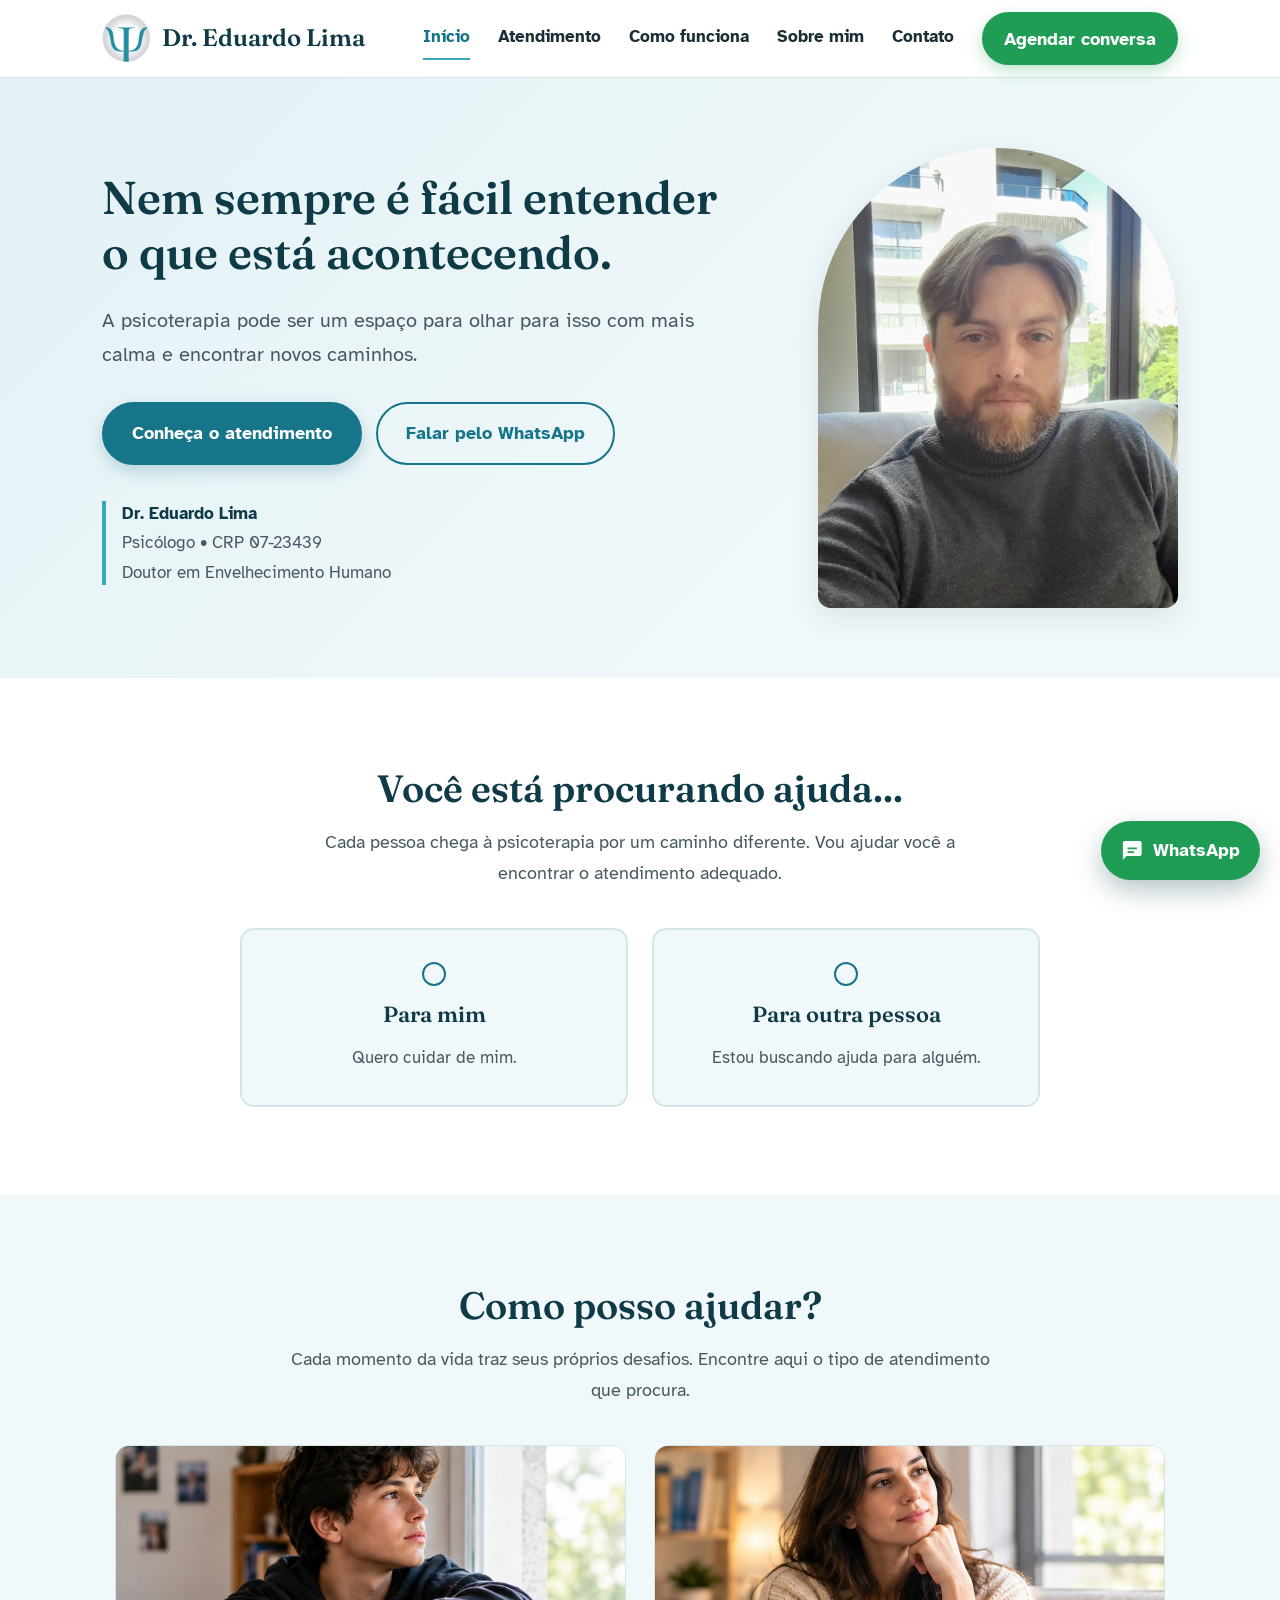
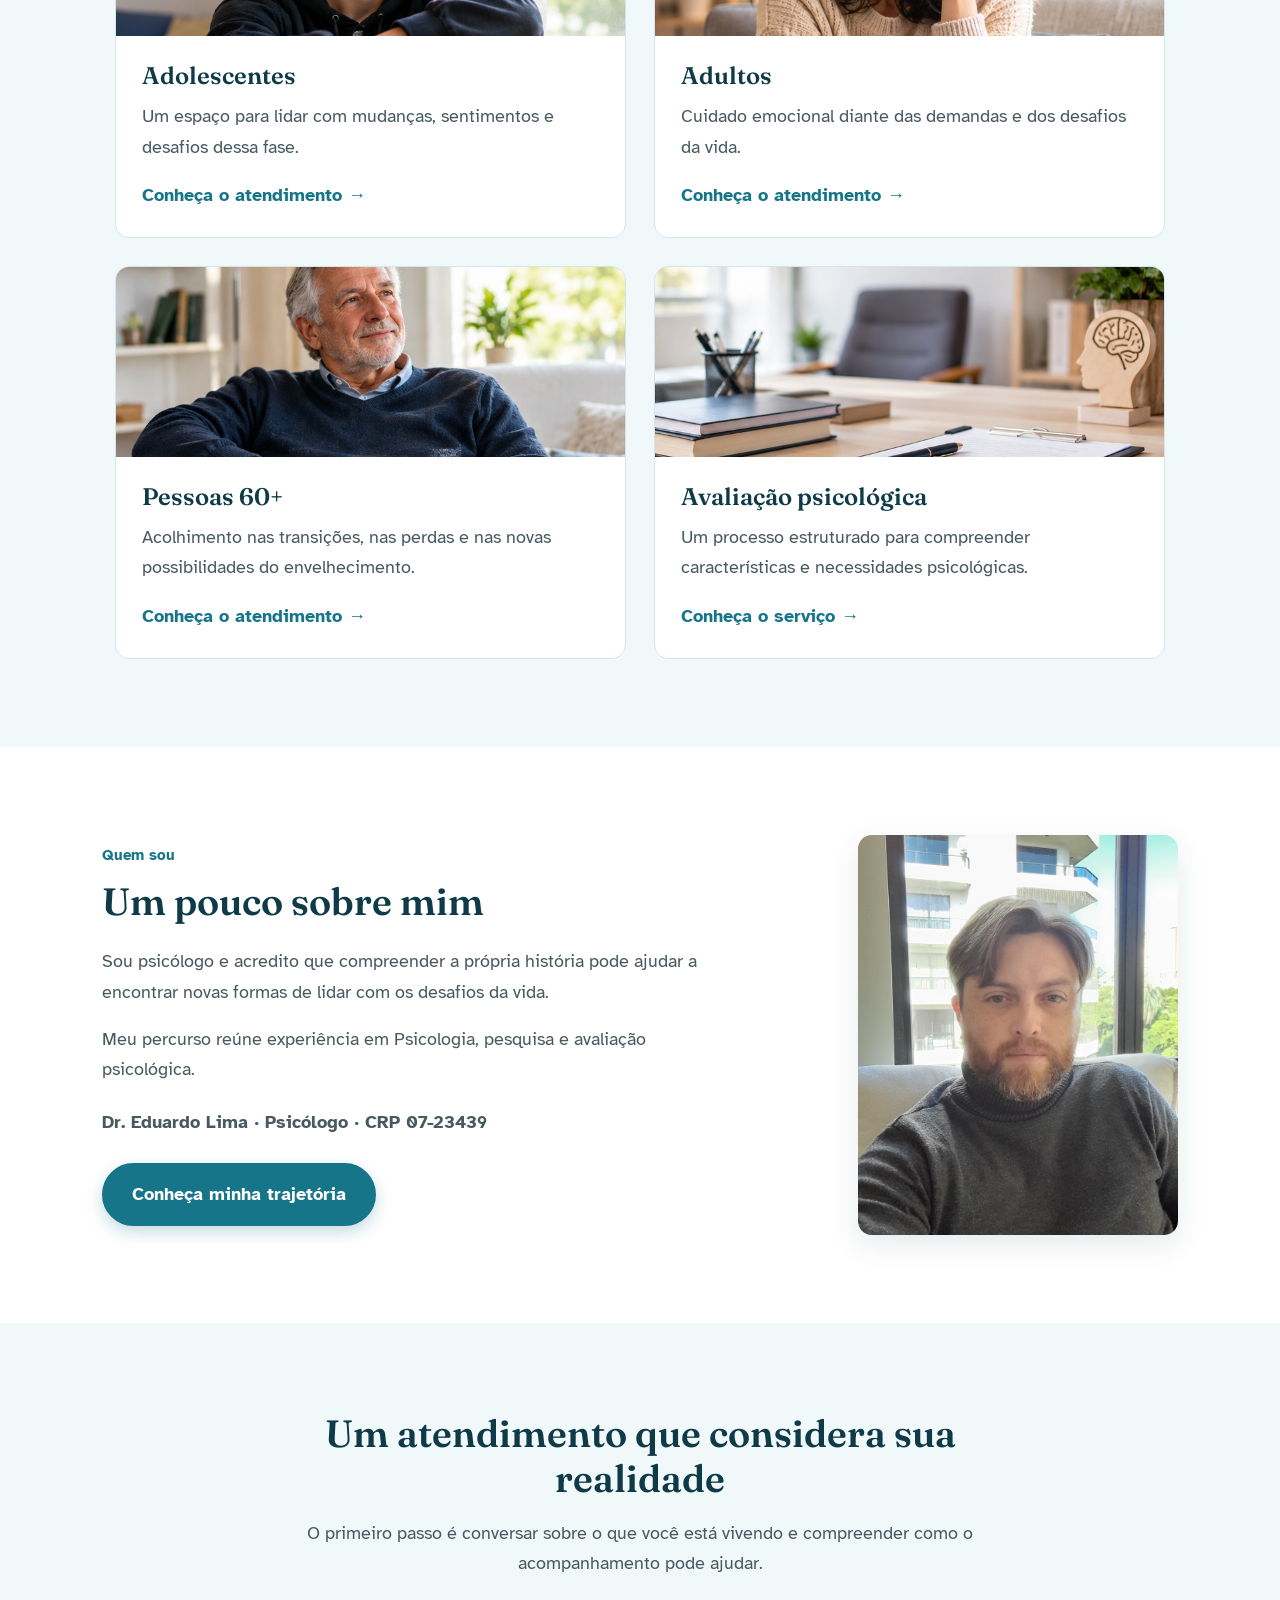
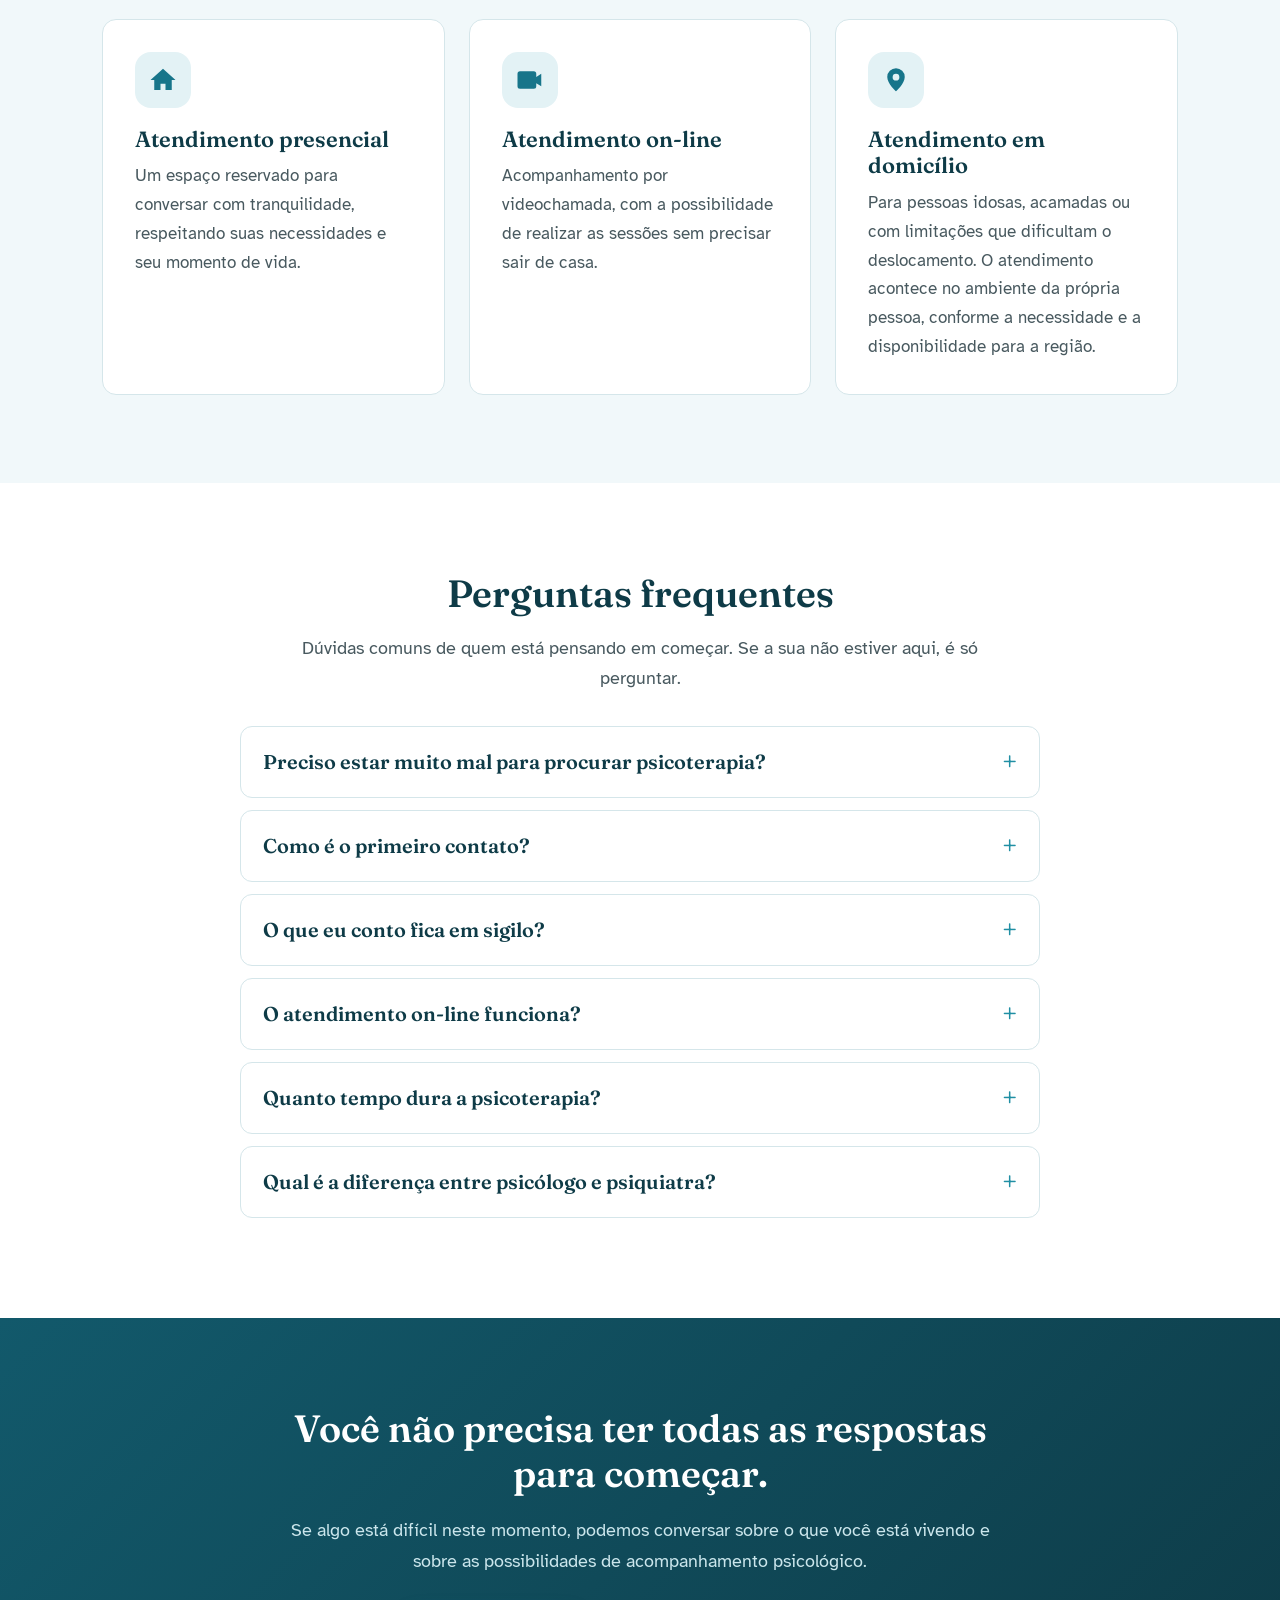
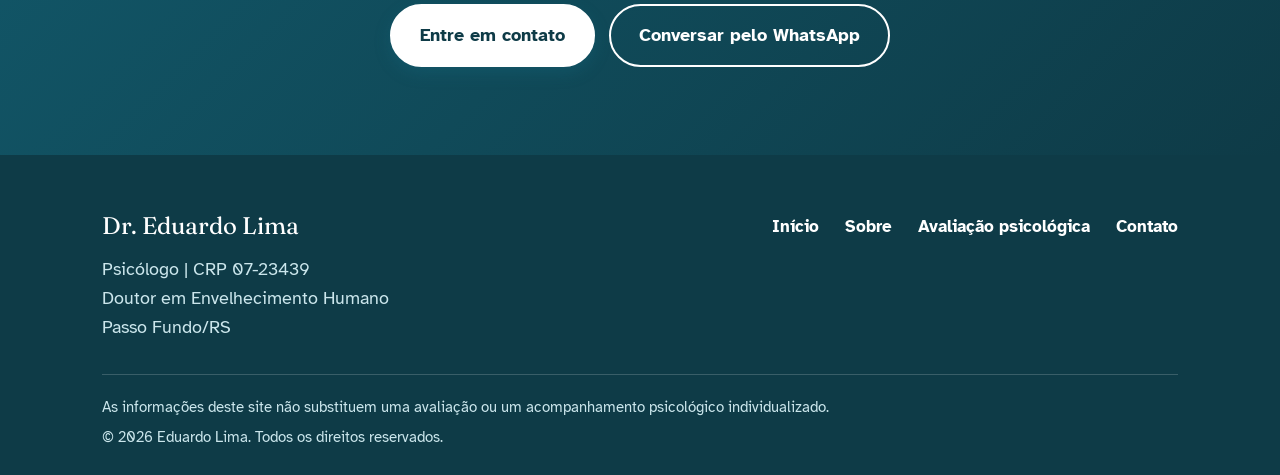
==== index.html @ 5c6237f6 "Add files via upload" ====
<!DOCTYPE html>
<html lang="pt-BR">
<head>
    <meta charset="UTF-8">
    <meta name="viewport" content="width=device-width, initial-scale=1.0">

    <title>Eduardo Lima | Psicólogo</title>
    <meta name="description" content="Psicólogo em Passo Fundo/RS. Atendimento a adolescentes, adultos e pessoas 60+, presencial, on-line e em domicílio.">
    <meta name="theme-color" content="#17758a">
    <link rel="icon" type="image/png" href="img/simbolo.png">

    <link rel="preconnect" href="https://fonts.googleapis.com">
    <link rel="preconnect" href="https://fonts.gstatic.com" crossorigin>
    <link href="https://fonts.googleapis.com/css2?family=Atkinson+Hyperlegible:wght@400;700&family=Fraunces:wght@500;600&display=swap" rel="stylesheet">
    <link rel="stylesheet" href="css/style.css">
</head>

<body>
    <a href="#principal" class="pular-conteudo">Pular para o conteúdo</a>

    <header>
        <a href="index.html" class="marca"><img src="img/simbolo.png" alt="" class="marca-simbolo" width="48" height="48">Dr. Eduardo Lima</a>

        <nav aria-label="Navegação principal">
            <a href="index.html" aria-current="page">Início</a>
            <a href="#atendimento">Atendimento</a>
            <a href="#como-funciona">Como funciona</a>
            <a href="#sobre">Sobre mim</a>
            <a href="pages/contato.html">Contato</a>
            <a href="#" class="botao botao--zap" data-whatsapp>Agendar conversa</a>
        </nav>
    </header>

    <main id="principal">

        <section class="hero">
            <div class="hero-text">
                <h1>Nem sempre é fácil entender o que está acontecendo.</h1>

                <p>
                    A psicoterapia pode ser um espaço para olhar para isso
                    com mais calma e encontrar novos caminhos.
                </p>

                <div class="botoes">
                    <a href="#atendimento" class="botao">Conheça o atendimento</a>
                    <a href="#" class="botao botao--secundario" data-whatsapp>Falar pelo WhatsApp</a>
                </div>

                <div class="credenciais">
                    <strong>Dr. Eduardo Lima</strong>
                    <span>Psicólogo • CRP 07-23439</span>
                    <span>Doutor em Envelhecimento Humano</span>
                </div>
            </div>

            <div class="hero-image">
                <img src="img/eduardo.jpg" alt="Eduardo Lima, psicólogo" width="360" height="460">
            </div>
        </section>

        <section class="escolha-publico" data-revelar>
            <div class="escolha-texto">
                <h2>Você está procurando ajuda...</h2>
                <p>
                    Cada pessoa chega à psicoterapia por um caminho diferente.
                    Vou ajudar você a encontrar o atendimento adequado.
                </p>
            </div>

            <div class="opcoes-publico">
                <button class="cartao-publico" id="para-mim" type="button" aria-pressed="false">
                    <span class="icone-publico">○</span>
                    <span class="titulo-cartao">Para mim</span>
                    <span class="descricao-cartao">Quero cuidar de mim.</span>
                </button>

                <button class="cartao-publico" id="para-outra-pessoa" type="button" aria-pressed="false">
                    <span class="icone-publico">○</span>
                    <span class="titulo-cartao">Para outra pessoa</span>
                    <span class="descricao-cartao">Estou buscando ajuda para alguém.</span>
                </button>
            </div>

            <div id="mensagem-publico" class="mensagem-publico" hidden aria-live="polite">
                <h3 id="titulo-publico"></h3>
                <p id="texto-publico"></p>
                <div class="botoes">
                    <a href="#atendimento" class="botao">Conhecer o atendimento</a>
                </div>
            </div>
        </section>

        <section class="servicos" id="atendimento">
            <div class="servicos-intro" data-revelar>
                <h2>Como posso ajudar?</h2>
                <p>
                    Cada momento da vida traz seus próprios desafios.
                    Encontre aqui o tipo de atendimento que procura.
                </p>
            </div>

            <div class="grade-servicos" data-revelar>
                <a href="pages/adolescentes.html" class="cartao-servico">
                    <div class="imagem-servico imagem-adolescentes"></div>
                    <div class="conteudo-servico">
                        <h3>Adolescentes</h3>
                        <p>Um espaço para lidar com mudanças, sentimentos e desafios dessa fase.</p>
                        <span>Conheça o atendimento →</span>
                    </div>
                </a>

                <a href="pages/adultos.html" class="cartao-servico">
                    <div class="imagem-servico imagem-adultos"></div>
                    <div class="conteudo-servico">
                        <h3>Adultos</h3>
                        <p>Cuidado emocional diante das demandas e dos desafios da vida.</p>
                        <span>Conheça o atendimento →</span>
                    </div>
                </a>

                <a href="pages/60mais.html" class="cartao-servico">
                    <div class="imagem-servico imagem-60mais"></div>
                    <div class="conteudo-servico">
                        <h3>Pessoas 60+</h3>
                        <p>Acolhimento nas transições, nas perdas e nas novas possibilidades do envelhecimento.</p>
                        <span>Conheça o atendimento →</span>
                    </div>
                </a>

                <a href="pages/avaliacao.html" class="cartao-servico">
                    <div class="imagem-servico imagem-avaliacao"></div>
                    <div class="conteudo-servico">
                        <h3>Avaliação psicológica</h3>
                        <p>Um processo estruturado para compreender características e necessidades psicológicas.</p>
                        <span>Conheça o serviço →</span>
                    </div>
                </a>
            </div>
        </section>

        <section class="sobre-resumo" id="sobre" data-revelar>
            <div class="sobre-conteudo">
                <p class="sobre-etiqueta">Quem sou</p>
                <h2>Um pouco sobre mim</h2>

                <p>
                    Sou psicólogo e acredito que compreender a própria
                    história pode ajudar a encontrar novas formas de
                    lidar com os desafios da vida.
                </p>
                <p>
                    Meu percurso reúne experiência em Psicologia,
                    pesquisa e avaliação psicológica.
                </p>
                <p class="sobre-credencial">Dr. Eduardo Lima · Psicólogo · CRP 07-23439</p>

                <a href="pages/sobre.html" class="botao botao-sobre">Conheça minha trajetória</a>
            </div>

            <div class="sobre-foto">
                <img src="img/eduardo.jpg" alt="Eduardo Lima, psicólogo" width="320" height="400" loading="lazy">
            </div>
        </section>

        <section class="modalidades" id="como-funciona">
            <div class="modalidades-intro" data-revelar>
                <h2>Um atendimento que considera sua realidade</h2>
                <p>
                    O primeiro passo é conversar sobre o que você está
                    vivendo e compreender como o acompanhamento pode ajudar.
                </p>
            </div>

            <div class="grade-modalidades" data-revelar>
                <article class="cartao-modalidade">
                    <div class="icone-modalidade">
                        <svg class="icone" viewBox="0 0 24 24" aria-hidden="true"><path d="M12 3 2 12h3v8h5v-5h4v5h5v-8h3z"/></svg>
                    </div>
                    <h3>Atendimento presencial</h3>
                    <p>Um espaço reservado para conversar com tranquilidade, respeitando suas necessidades e seu momento de vida.</p>
                </article>

                <article class="cartao-modalidade">
                    <div class="icone-modalidade">
                        <svg class="icone" viewBox="0 0 24 24" aria-hidden="true"><path d="M4 5h11a2 2 0 0 1 2 2v2.5l4-2.5v10l-4-2.5V17a2 2 0 0 1-2 2H4a2 2 0 0 1-2-2V7a2 2 0 0 1 2-2z"/></svg>
                    </div>
                    <h3>Atendimento on-line</h3>
                    <p>Acompanhamento por videochamada, com a possibilidade de realizar as sessões sem precisar sair de casa.</p>
                </article>

                <article class="cartao-modalidade">
                    <div class="icone-modalidade">
                        <svg class="icone" viewBox="0 0 24 24" aria-hidden="true"><path d="M12 21s-7-6.2-7-11.5A7 7 0 0 1 19 9.500C19 14.800 12 21 12 21zm0-14a2.700 2.700 0 1 0 0 5.400A2.700 2.700 0 0 0 12 7z"/></svg>
                    </div>
                    <h3>Atendimento em domicílio</h3>
                    <p>Para pessoas idosas, acamadas ou com limitações que dificultam o deslocamento. O atendimento acontece no ambiente da própria pessoa, conforme a necessidade e a disponibilidade para a região.</p>
                </article>
            </div>
        </section>

        <section class="escolha-publico" id="perguntas" data-revelar>
            <div class="escolha-texto">
                <h2>Perguntas frequentes</h2>
                <p>Dúvidas comuns de quem está pensando em começar. Se a sua não estiver aqui, é só perguntar.</p>
            </div>

            <div class="faq">
                <details>
                    <summary>Preciso estar muito mal para procurar psicoterapia?</summary>
                    <p>Não. Muitas pessoas procuram um espaço para conversar, entender melhor o que sentem ou atravessar uma mudança, mesmo sem estar em crise. Você não precisa de um diagnóstico nem saber explicar o que está acontecendo para começar a conversar.</p>
                </details>
                <details>
                    <summary>Como é o primeiro contato?</summary>
                    <p>O primeiro contato serve para orientações gerais e para esclarecer dúvidas sobre o atendimento. É o momento de perguntar, entender como funciona e ver se faz sentido seguir. Respondo em até 1 dia útil.</p>
                </details>
                <details>
                    <summary>O que eu conto fica em sigilo?</summary>
                    <p>O sigilo é um dever do psicólogo, previsto no Código de Ética Profissional. As situações em que ele pode ser limitado são excepcionais e previstas em lei e no código, e esses cuidados podem ser esclarecidos antes de você começar.</p>
                </details>
                <details>
                    <summary>O atendimento on-line funciona?</summary>
                    <p>O atendimento psicológico on-line é uma modalidade reconhecida e regulamentada pelo Conselho Federal de Psicologia. Para muitas pessoas, ele facilita a rotina. Conversamos antes para ver se faz sentido para a sua situação.</p>
                </details>
                <details>
                    <summary>Quanto tempo dura a psicoterapia?</summary>
                    <p>Não há um prazo único. A duração depende do que você busca e do seu ritmo, e é conversada ao longo do processo.</p>
                </details>
                <details>
                    <summary>Qual é a diferença entre psicólogo e psiquiatra?</summary>
                    <p>O psicólogo trabalha com a escuta e o acompanhamento psicológico e não prescreve medicamentos. O psiquiatra é médico e pode prescrevê-los. Em alguns casos, o cuidado em conjunto com outros profissionais de saúde é importante, e isso é conversado com você.</p>
                </details>
            </div>
        </section>

        <section class="convite-contato" id="contato" data-revelar>
            <div class="conteudo-convite">
                <h2>Você não precisa ter todas as respostas para começar.</h2>
                <p>
                    Se algo está difícil neste momento, podemos conversar
                    sobre o que você está vivendo e sobre as possibilidades
                    de acompanhamento psicológico.
                </p>
                <div class="botoes">
                    <a href="pages/contato.html" class="botao-contato">Entre em contato</a>
                    <a href="#" class="botao botao--secundario" data-whatsapp>Conversar pelo WhatsApp</a>
                </div>
            </div>
        </section>

    </main>

    <footer class="rodape">
        <div class="conteudo-rodape">
            <div class="identificacao-rodape">
                <p class="nome-rodape">Dr. Eduardo Lima</p>
                <p>Psicólogo | CRP 07-23439</p>
                <p>Doutor em Envelhecimento Humano</p>
                <p>Passo Fundo/RS</p>
            </div>

            <nav class="links-rodape" aria-label="Navegação do rodapé">
                <a href="index.html">Início</a>
                <a href="pages/sobre.html">Sobre</a>
                <a href="pages/avaliacao.html">Avaliação psicológica</a>
                <a href="pages/contato.html">Contato</a>
            </nav>
        </div>

        <div class="direitos-rodape">
            <p>As informações deste site não substituem uma avaliação ou um acompanhamento psicológico individualizado.</p>
            <p>&copy; 2026 Eduardo Lima. Todos os direitos reservados.</p>
        </div>
    </footer>

<script src="js/script.js"></script>
</body>
</html>
---- css/style.css ----
/* ===== Variáveis (para trocar a paleta, mexa só aqui) ===== */
:root {
    --azul-900: #0e3b47;
    --azul-800: #12596b;
    --azul-700: #17758a;
    --azul-600: #208fa4;
    --azul-500: #3aa6bb;
    --azul-200: #cbe6ec;
    --azul-100: #e3f2f5;
    --azul-50: #f1f8fa;
    --acento: #f0b95a;          /* toque quente, usado só no WhatsApp/destaques */
    --verde-zap: #1f9d55;
    --texto: #1b2e35;
    --texto-suave: #48595f;
    --branco: #ffffff;
    --borda: #d5e6ea;
    --raio: 14px;
    --sombra: 0 10px 30px rgba(14, 59, 71, .10);
    --fonte-titulo: "Fraunces", Georgia, "Times New Roman", serif;
    --fonte-texto: "Atkinson Hyperlegible", "Segoe UI", Arial, sans-serif;
    --altura-header: 76px;
}

/* ===== Base ===== */
* { margin: 0; padding: 0; box-sizing: border-box; }
html { scroll-behavior: smooth; scroll-padding-top: calc(var(--altura-header) + 12px); }
body {
    font-family: var(--fonte-texto);
    font-size: 18px;
    line-height: 1.7;
    color: var(--texto);
    background: var(--azul-50);
}
img { max-width: 100%; }
h1, h2, h3 { font-family: var(--fonte-titulo); color: var(--azul-900); line-height: 1.2; font-weight: 600; }
a { color: var(--azul-700); }
:focus-visible { outline: 3px solid var(--azul-500); outline-offset: 3px; border-radius: 4px; }

.pular-conteudo {
    position: absolute; left: 12px; top: -60px; z-index: 100;
    background: var(--azul-900); color: #fff; padding: 10px 16px; border-radius: 8px;
}
.pular-conteudo:focus { top: 12px; }

/* ===== Cabeçalho fixo ===== */
header {
    position: sticky; top: 0; z-index: 50;
    display: flex; justify-content: space-between; align-items: center;
    min-height: var(--altura-header);
    padding: 12px 8%;
    background: rgba(255, 255, 255, .94);
    backdrop-filter: blur(8px);
    border-bottom: 1px solid var(--borda);
    transition: box-shadow .25s;
}
header.rolou { box-shadow: 0 6px 24px rgba(14, 59, 71, .12); }
header h1, .marca {
    font-family: var(--fonte-titulo);
    font-size: 24px; font-weight: 600; color: var(--azul-900);
    text-decoration: none;
}
nav { display: flex; align-items: center; gap: 28px; }
nav a {
    color: var(--texto); text-decoration: none; font-weight: 600; font-size: 17px;
    padding: 6px 0; border-bottom: 2px solid transparent; transition: color .2s, border-color .2s;
}
nav a:hover, nav a[aria-current="page"] { color: var(--azul-700); border-bottom-color: var(--azul-500); }
header nav a.botao { color: #fff; border-bottom: 0; padding: 10px 20px; }
.menu-toggle {
    display: none; background: none; border: 2px solid var(--azul-700); color: var(--azul-700);
    border-radius: 10px; padding: 8px 14px; font: inherit; font-weight: 700; cursor: pointer;
}

/* ===== Botões ===== */
.botao, .botao-contato {
    display: inline-flex; align-items: center; justify-content: center; gap: 10px;
    padding: 14px 28px; border: 2px solid var(--azul-700); border-radius: 999px;
    background: var(--azul-700); color: #fff;
    font: inherit; font-weight: 700; text-decoration: none; cursor: pointer;
    box-shadow: 0 6px 16px rgba(23, 117, 138, .25);
    transition: transform .2s, box-shadow .2s, background .2s;
}
.botao:hover, .botao-contato:hover {
    background: var(--azul-800); border-color: var(--azul-800);
    transform: translateY(-2px); box-shadow: 0 10px 22px rgba(23, 117, 138, .32);
}
.botao:active, .botao-contato:active { transform: translateY(0); box-shadow: 0 3px 8px rgba(23, 117, 138, .3); }
.botao--secundario { background: transparent; color: var(--azul-700); box-shadow: none; }
.botao--secundario:hover { background: var(--azul-100); color: var(--azul-800); box-shadow: none; }
.botao--zap { background: var(--verde-zap); border-color: var(--verde-zap); box-shadow: 0 6px 16px rgba(31, 157, 85, .28); }
.botao--zap:hover { background: #17874a; border-color: #17874a; }
.botoes { display: flex; flex-wrap: wrap; gap: 14px; }
.icone { width: 1.25em; height: 1.25em; flex: none; fill: currentColor; }

/* ===== Hero ===== */
.hero {
    display: flex; align-items: center; justify-content: space-between; gap: 64px;
    min-height: 600px; padding: 64px 8%;
    background: linear-gradient(135deg, var(--azul-100) 0%, var(--azul-50) 70%);
}
.hero-text { flex: 1; max-width: 620px; }
.hero h1, .hero h2 { font-size: clamp(34px, 3.6vw, 54px); margin-bottom: 24px; }
.hero p { font-size: 20px; margin-bottom: 30px; color: var(--texto-suave); }
.hero-image { flex: 0 0 360px; }
.hero-image img {
    display: block; width: 360px; height: 460px; object-fit: cover; border-radius: 200px 200px var(--raio) var(--raio);
    box-shadow: var(--sombra);
    transform: translateY(var(--py, 0px));
    will-change: transform;
}
.credenciais { display: flex; flex-direction: column; gap: 4px; margin-top: 36px; padding-left: 16px; border-left: 4px solid var(--azul-500); color: var(--texto-suave); font-size: 17px; line-height: 1.5; }
.credenciais strong { color: var(--azul-900); }

/* ===== Seções ===== */
.escolha-publico, .servicos, .modalidades, .publicos-especificos, .sobre-resumo { padding: 88px 8%; }
.escolha-publico { background: var(--branco); text-align: center; }
.servicos, .modalidades { background: var(--azul-50); }
.publicos-especificos { background: var(--azul-100); }
.escolha-texto, .servicos-intro, .modalidades-intro, .titulo-secao { max-width: 700px; margin: 0 auto 40px; text-align: center; }
.escolha-texto h2, .servicos-intro h2, .modalidades-intro h2, .titulo-secao h2 { font-size: clamp(28px, 3vw, 38px); margin-bottom: 16px; }
.escolha-texto p, .servicos-intro p, .modalidades-intro p, .titulo-secao p { color: var(--texto-suave); }
.escolha-texto p + p { margin-top: 14px; }
.escolha-publico:not(:has(.opcoes-publico)) .escolha-texto { margin-bottom: 0; }

/* FAQ e textos longos (substitui regras por #id) */
#faq-avaliacao .escolha-texto { max-width: 800px; text-align: left; }
#faq-avaliacao h2 { text-align: center; margin-bottom: 28px; }
#faq-avaliacao h3 { font-size: 21px; margin: 28px 0 8px; }

/* ===== Escolha "Para mim / Para outra pessoa" ===== */
.opcoes-publico { display: flex; justify-content: center; gap: 24px; max-width: 800px; margin: 0 auto; }
.cartao-publico {
    flex: 1; display: flex; flex-direction: column; align-items: center; gap: 10px;
    padding: 32px 24px; border: 2px solid var(--borda); border-radius: var(--raio);
    background: var(--azul-50); color: var(--texto); font: inherit; cursor: pointer;
    transition: border-color .2s, transform .2s, background .2s, box-shadow .2s;
}
.cartao-publico:hover { border-color: var(--azul-500); transform: translateY(-3px); }
.cartao-publico.selecionado { border-color: var(--azul-700); background: var(--azul-100); box-shadow: var(--sombra); transform: translateY(-3px); }
.icone-publico {
    display: inline-flex; width: 24px; height: 24px; border: 2px solid var(--azul-700); border-radius: 50%; font-size: 0; flex: none;
}
.cartao-publico.selecionado .icone-publico { background: radial-gradient(circle, var(--azul-700) 0 5px, transparent 5.5px); }
.titulo-cartao { font-family: var(--fonte-titulo); font-size: 22px; font-weight: 600; color: var(--azul-900); }
.descricao-cartao { color: var(--texto-suave); font-size: 17px; }

.mensagem-publico {
    max-width: 760px; margin: 32px auto 0; padding: 32px; text-align: center;
    background: var(--azul-900); color: #fff; border-radius: var(--raio); box-shadow: var(--sombra);
    animation: entrada-mensagem .45s ease-out;
}
.mensagem-publico[hidden] { display: none; }
.mensagem-publico h3 { color: #fff; font-size: 26px; margin-bottom: 12px; }
.mensagem-publico p { max-width: 600px; margin: 0 auto 24px; color: var(--azul-200); }
.mensagem-publico .botoes { justify-content: center; }
.mensagem-publico .botao { background: #fff; color: var(--azul-900); border-color: #fff; }
.mensagem-publico .botao--secundario { background: transparent; color: #fff; border-color: #fff; }
@keyframes entrada-mensagem { from { opacity: 0; transform: translateY(14px); } to { opacity: 1; transform: none; } }

/* ===== Cartões de serviço / temas ===== */
.grade-servicos { display: grid; grid-template-columns: repeat(2, minmax(0, 1fr)); gap: 28px; max-width: 1050px; margin: 0 auto; }
.cartao-servico {
    display: flex; flex-direction: column; overflow: hidden;
    background: var(--branco); border: 1px solid var(--borda); border-radius: var(--raio);
    color: var(--texto); text-decoration: none;
    transition: transform .25s, box-shadow .25s;
}
article.cartao-servico:not(:has(.conteudo-servico)) { padding: 28px; border-top: 4px solid var(--azul-500); }
article.cartao-servico h3 { font-size: 22px; margin-bottom: 10px; }
article.cartao-servico p { color: var(--texto-suave); }
a.cartao-servico:hover { transform: translateY(-5px); box-shadow: var(--sombra); }
.imagem-servico { height: 190px; background: var(--azul-200) center / cover no-repeat; }
.imagem-adolescentes { background-image: url("../img/atendimento-adolescentes.jpg"); background-position: center 35%; }
.imagem-adultos { background-image: url("../img/atendimento-adultos.jpg"); background-position: center 35%; }
.imagem-60mais { background-image: url("../img/atendimento-60mais.jpg"); background-position: center 30%; }
.imagem-avaliacao { background-image: url("../img/atendimento-avaliacao.jpg"); }
.imagem-homens { background-image: url("../img/atendimento-homens.jpg"); background-position: center 15%; }
.imagem-mulheres { background-image: url("../img/atendimento-mulheres.jpg"); background-position: center 15%; }
.conteudo-servico { display: flex; flex-direction: column; flex: 1; padding: 26px; }
.conteudo-servico h3 { font-size: 24px; margin-bottom: 10px; }
.conteudo-servico p { color: var(--texto-suave); margin-bottom: 18px; }
.conteudo-servico > span { margin-top: auto; font-weight: 700; color: var(--azul-700); }
.conteudo-servico .botao { align-self: flex-start; margin-top: auto; background: transparent; color: var(--azul-700); box-shadow: none; }
.conteudo-servico .botao:hover { background: var(--azul-100); }

/* ===== Sobre ===== */
.sobre-resumo { display: flex; align-items: center; justify-content: space-between; gap: 64px; background: var(--branco); }
.sobre-conteudo { flex: 1; max-width: 640px; }
.sobre-etiqueta { font-size: 15px; font-weight: 700; color: var(--azul-700); margin-bottom: 10px; }
.sobre-conteudo h2 { font-size: clamp(28px, 3vw, 38px); margin-bottom: 22px; }
.sobre-conteudo > p:not(.sobre-etiqueta) { color: var(--texto-suave); margin-bottom: 16px; }
.sobre-conteudo .sobre-credencial { color: var(--azul-900); font-weight: 700; margin-top: 22px; }
.botao-sobre { margin-top: 10px; }
.sobre-foto { flex: 0 0 320px; }
.sobre-foto img { display: block; width: 100%; height: 400px; object-fit: cover; border-radius: var(--raio); box-shadow: var(--sombra); }

/* ===== Modalidades ===== */
.grade-modalidades { display: grid; grid-template-columns: repeat(3, minmax(0, 1fr)); gap: 24px; max-width: 1100px; margin: 0 auto; }
.cartao-modalidade { padding: 32px; background: var(--branco); border: 1px solid var(--borda); border-radius: var(--raio); }
.icone-modalidade { display: grid; place-items: center; width: 56px; height: 56px; margin-bottom: 18px; border-radius: 16px; background: var(--azul-100); color: var(--azul-700); }
.icone-modalidade .icone { width: 30px; height: 30px; }
.cartao-modalidade h3 { font-size: 22px; margin-bottom: 10px; }
.cartao-modalidade p { color: var(--texto-suave); font-size: 17px; }

/* ===== Convite final ===== */
.convite-contato { padding: 88px 8%; text-align: center; background: linear-gradient(135deg, var(--azul-800), var(--azul-900)); }
.conteudo-convite { max-width: 720px; margin: 0 auto; }
.conteudo-convite h2 { color: #fff; font-size: clamp(28px, 3vw, 38px); margin-bottom: 18px; }
.conteudo-convite p { color: var(--azul-200); margin-bottom: 28px; }
.convite-contato .botao, .convite-contato .botao-contato { background: #fff; color: var(--azul-900); border-color: #fff; }
.convite-contato .botao:hover, .convite-contato .botao-contato:hover { background: var(--azul-100); border-color: var(--azul-100); }
.convite-contato .botao--secundario { background: transparent; color: #fff; }
.convite-contato .botao--secundario:hover { background: rgba(255, 255, 255, .12); }
.convite-contato .botoes { justify-content: center; }

/* ===== Formulário ===== */
#formulario-contato form { max-width: 650px; margin: 0 auto; display: flex; flex-direction: column; gap: 20px; }
.campo-formulario { display: flex; flex-direction: column; gap: 8px; }
#formulario-contato label { font-weight: 700; }
#formulario-contato input, #formulario-contato textarea {
    width: 100%; padding: 14px 16px; font: inherit; color: var(--texto);
    background: #fff; border: 2px solid var(--borda); border-radius: 10px;
}
#formulario-contato textarea { resize: vertical; min-height: 130px; }
#formulario-contato input:focus, #formulario-contato textarea:focus { outline: none; border-color: var(--azul-500); box-shadow: 0 0 0 4px var(--azul-200); }
#formulario-contato .aviso-privacidade { color: var(--texto-suave); font-size: 16px; }
#formulario-contato button { align-self: flex-start; }

/* ===== Rodapé ===== */
.rodape { padding: 52px 8% 26px; background: var(--azul-900); color: #e8f0f9; }
.conteudo-rodape { display: flex; justify-content: space-between; align-items: flex-start; gap: 36px; max-width: 1200px; margin: 0 auto; }
.identificacao-rodape h2, .identificacao-rodape .nome-rodape { color: #fff; font-family: var(--fonte-titulo); font-size: 24px; margin-bottom: 10px; }
.identificacao-rodape p { color: var(--azul-200); line-height: 1.6; }
.links-rodape { display: flex; flex-wrap: wrap; gap: 14px 26px; }
.links-rodape a { color: #fff; text-decoration: none; border-bottom: 0; }
.links-rodape a:hover { text-decoration: underline; }
.direitos-rodape { max-width: 1200px; margin: 32px auto 0; padding-top: 20px; border-top: 1px solid rgba(255, 255, 255, .18); color: var(--azul-200); font-size: 15px; line-height: 1.6; }
.direitos-rodape p + p { margin-top: 6px; }

/* ===== WhatsApp flutuante (criado pelo script.js) ===== */
.zap-flutuante {
    position: fixed; right: 20px; bottom: 20px; z-index: 60;
    display: inline-flex; align-items: center; gap: 10px; padding: 14px 20px;
    background: var(--verde-zap); color: #fff; border-radius: 999px; text-decoration: none; font-weight: 700;
    box-shadow: 0 10px 26px rgba(14, 59, 71, .3); transition: transform .2s, background .2s;
}
.zap-flutuante:hover { background: #17874a; transform: translateY(-3px); }

/* ===== Movimento ao rolar (só com JS ativo) ===== */
.js-ativo [data-revelar] { opacity: 0; transform: translateY(28px); transition: opacity .7s ease, transform .7s ease; }
.js-ativo [data-revelar].visivel { opacity: 1; transform: none; }

/* ===== Telas menores ===== */
@media (max-width: 900px) {
    .grade-modalidades { grid-template-columns: 1fr; max-width: 560px; }
}
@media (max-width: 768px) {
    header { padding: 10px 6%; flex-wrap: wrap; }
    .menu-toggle { display: inline-block; }
    nav { display: none; width: 100%; flex-direction: column; align-items: stretch; gap: 0; padding: 8px 0 12px; }
    nav.aberto { display: flex; }
    nav a { padding: 14px 4px; border-bottom: 1px solid var(--borda); }
    header nav a.botao { margin-top: 12px; text-align: center; }
    .hero, .sobre-resumo { flex-direction: column; align-items: stretch; padding: 44px 6%; gap: 32px; min-height: 0; }
    .hero-image { flex: auto; align-self: center; }
    .hero-image img { width: min(320px, 100%); height: 380px; }
    .sobre-foto { flex: auto; width: 100%; max-width: 320px; margin: 0 auto; }
    .sobre-foto img { height: 360px; }
    .sobre-resumo { flex-direction: column-reverse; }
    .escolha-publico, .servicos, .modalidades, .publicos-especificos, .convite-contato { padding: 56px 6%; }
    .opcoes-publico { flex-direction: column; gap: 16px; }
    .grade-servicos { grid-template-columns: 1fr; gap: 20px; }
    .conteudo-rodape { flex-direction: column; gap: 28px; }
    .links-rodape { flex-direction: column; gap: 14px; }
    #formulario-contato button { width: 100%; }
    .zap-flutuante span { display: none; }
    .zap-flutuante { padding: 16px; }
}

/* ===== Respeita quem prefere menos movimento ===== */
@media (prefers-reduced-motion: reduce) {
    html { scroll-behavior: auto; }
    *, *::before, *::after { animation: none !important; transition: none !important; }
    .js-ativo [data-revelar] { opacity: 1; transform: none; }
    .hero-image img { transform: none !important; }
}

/* ===== Avaliação: ilustração, etapas e perguntas frequentes ===== */

.etapas { list-style: none; counter-reset: etapa; display: grid; grid-template-columns: repeat(3, minmax(0, 1fr)); gap: 24px; max-width: 1050px; margin: 0 auto; }
.etapas li { counter-increment: etapa; position: relative; padding: 28px; background: var(--branco); border: 1px solid var(--borda); border-radius: var(--raio); text-align: left; }
.etapas li::before {
    content: counter(etapa); display: grid; place-items: center; width: 40px; height: 40px; margin-bottom: 14px;
    border-radius: 50%; background: var(--azul-700); color: #fff; font-weight: 700;
}
.etapas h3 { font-size: 21px; margin-bottom: 8px; }
.etapas p { color: var(--texto-suave); font-size: 17px; }
.etapas-nota { max-width: 760px; margin: 28px auto 0; text-align: center; color: var(--texto-suave); }

.faq { max-width: 800px; margin: 0 auto; }
.faq details { background: var(--branco); border: 1px solid var(--borda); border-radius: 12px; margin-bottom: 12px; }
.faq summary { cursor: pointer; list-style: none; padding: 18px 56px 18px 22px; font-family: var(--fonte-titulo); font-size: 20px; font-weight: 600; color: var(--azul-900); position: relative; }
.faq summary::-webkit-details-marker { display: none; }
.faq summary::after { content: "+"; position: absolute; right: 22px; top: 50%; transform: translateY(-50%); font-size: 28px; color: var(--azul-600); transition: transform .2s; }
.faq details[open] summary::after { transform: translateY(-50%) rotate(45deg); }
.faq details[open] { border-color: var(--azul-500); }
.faq details p { padding: 0 22px 20px; color: var(--texto-suave); }

@media (max-width: 900px) { .etapas { grid-template-columns: 1fr; max-width: 560px; } }

/* ===== Símbolo ao lado do nome ===== */
header h1, .marca { display: inline-flex; align-items: center; gap: 12px; }
.marca-simbolo { width: 48px; height: 48px; flex: none; display: block; }
@media (max-width: 768px) { .marca-simbolo { width: 40px; height: 40px; } header h1, .marca { font-size: 21px; } }

/* ===== Produção científica ===== */
.escolha-publico.producao .escolha-texto { margin-bottom: 32px; }
.faq details .referencias { padding: 0 22px 20px 46px; text-align: left; color: var(--texto-suave); font-size: 17px; line-height: 1.6; }
.faq details .referencias li { margin-bottom: 14px; padding-left: 4px; }
.producao-lattes { margin-top: 28px; text-align: center; }

/* ===== Quadros por tema (balão) ===== */
.cartao-tema { position: relative; transition: transform .25s, box-shadow .25s; }
.cartao-tema:hover { transform: translateY(-4px); box-shadow: var(--sombra); }
.tema-abrir {
    align-self: flex-start; margin-top: 14px; padding: 0; background: none; border: 0;
    font: inherit; font-weight: 700; color: var(--azul-700); cursor: pointer;
}
.tema-abrir::after { content: " →"; }
.tema-abrir::before { content: ""; position: absolute; inset: 0; border-radius: var(--raio); }
.tema-abrir:focus-visible { outline: none; }
.tema-abrir:focus-visible::before { outline: 3px solid var(--azul-500); outline-offset: 3px; }

.tema-dialogo {
    width: min(640px, 92vw); max-height: 88vh; margin: auto; padding: 36px 32px 30px;
    border: 0; border-radius: var(--raio); background: var(--branco); color: var(--texto);
    box-shadow: 0 24px 60px rgba(14, 59, 71, .35); text-align: left;
}
.tema-dialogo::backdrop { background: rgba(14, 59, 71, .6); }
.tema-dialogo h2 { font-size: 26px; margin: 0 40px 16px 0; }
.tema-corpo p { margin-bottom: 14px; color: var(--texto-suave); }
.tema-dialogo .botoes { margin-top: 22px; }
.tema-fechar {
    position: absolute; top: 12px; right: 14px; width: 44px; height: 44px;
    border: 0; border-radius: 50%; background: var(--azul-100); color: var(--azul-800);
    font-size: 28px; line-height: 1; cursor: pointer;
}
.tema-fechar:hover { background: var(--azul-200); }
body:has(dialog[open]) { overflow: hidden; }
.tema-dialogo[open] { animation: entrada-mensagem .3s ease-out; }

/* ===== Perguntas frequentes na home ===== */
.faq { text-align: left; }
.escolha-publico#perguntas .escolha-texto { margin-bottom: 32px; }

/* ===== Link que abre o balão de privacidade ===== */
#formulario-contato .link-privacidade {
    align-self: flex-start; width: auto; padding: 0; background: none; border: 0;
    font: inherit; font-size: 16px; color: var(--azul-700); text-decoration: underline; cursor: pointer;
}
#formulario-contato .link-privacidade:hover { color: var(--azul-900); }
.tema-corpo strong { color: var(--azul-900); }
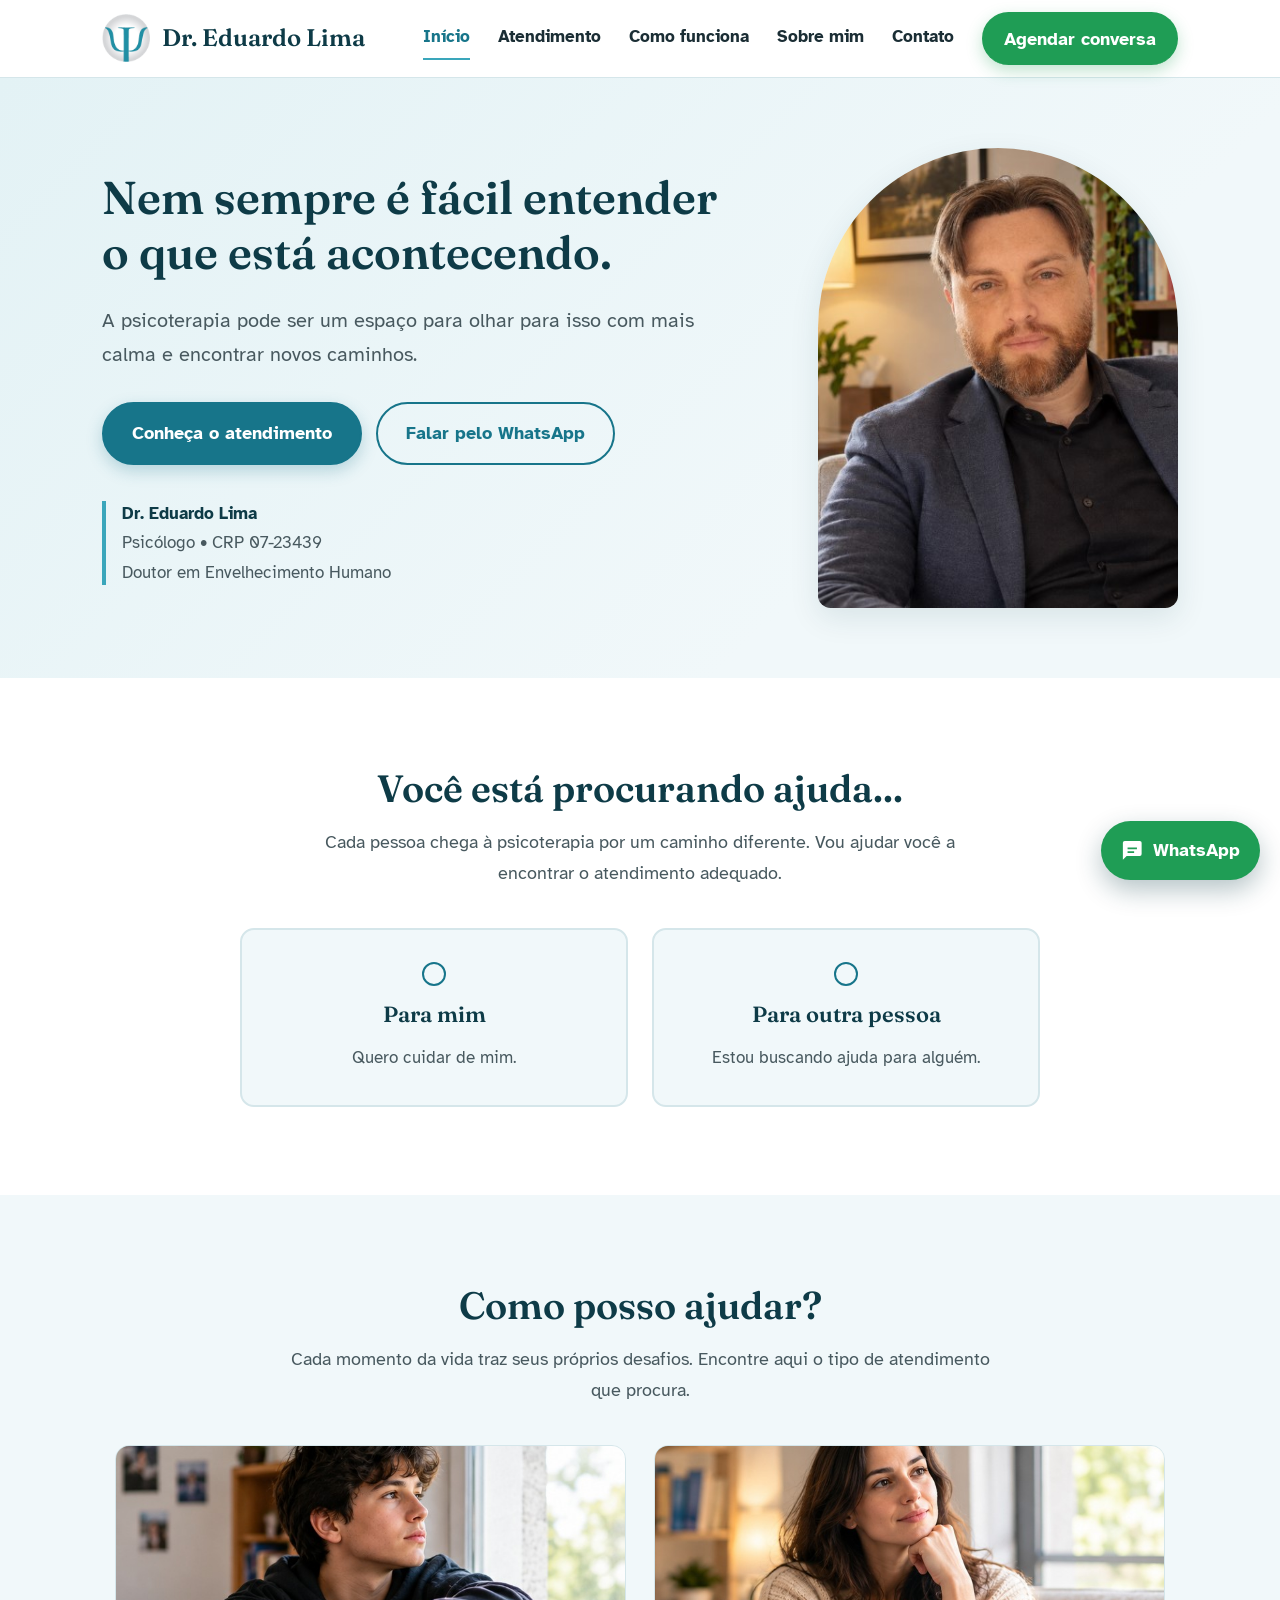
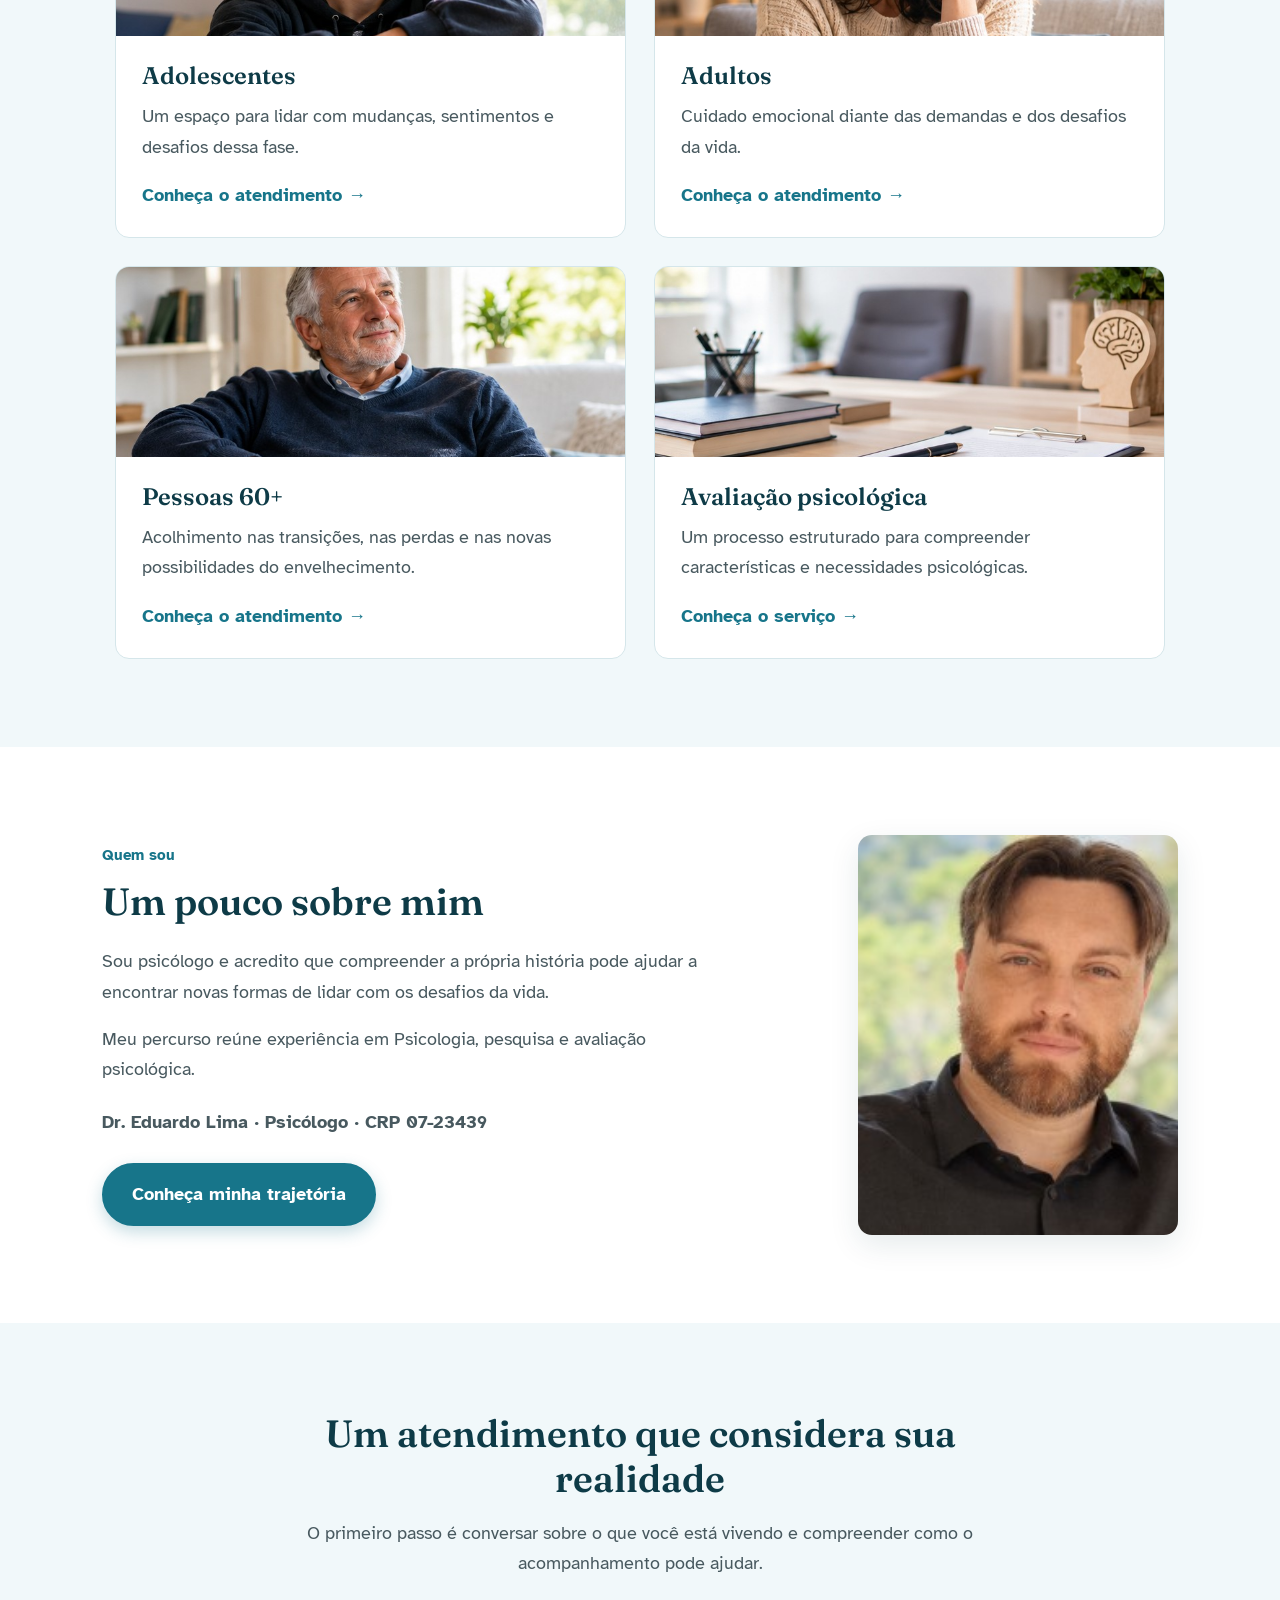
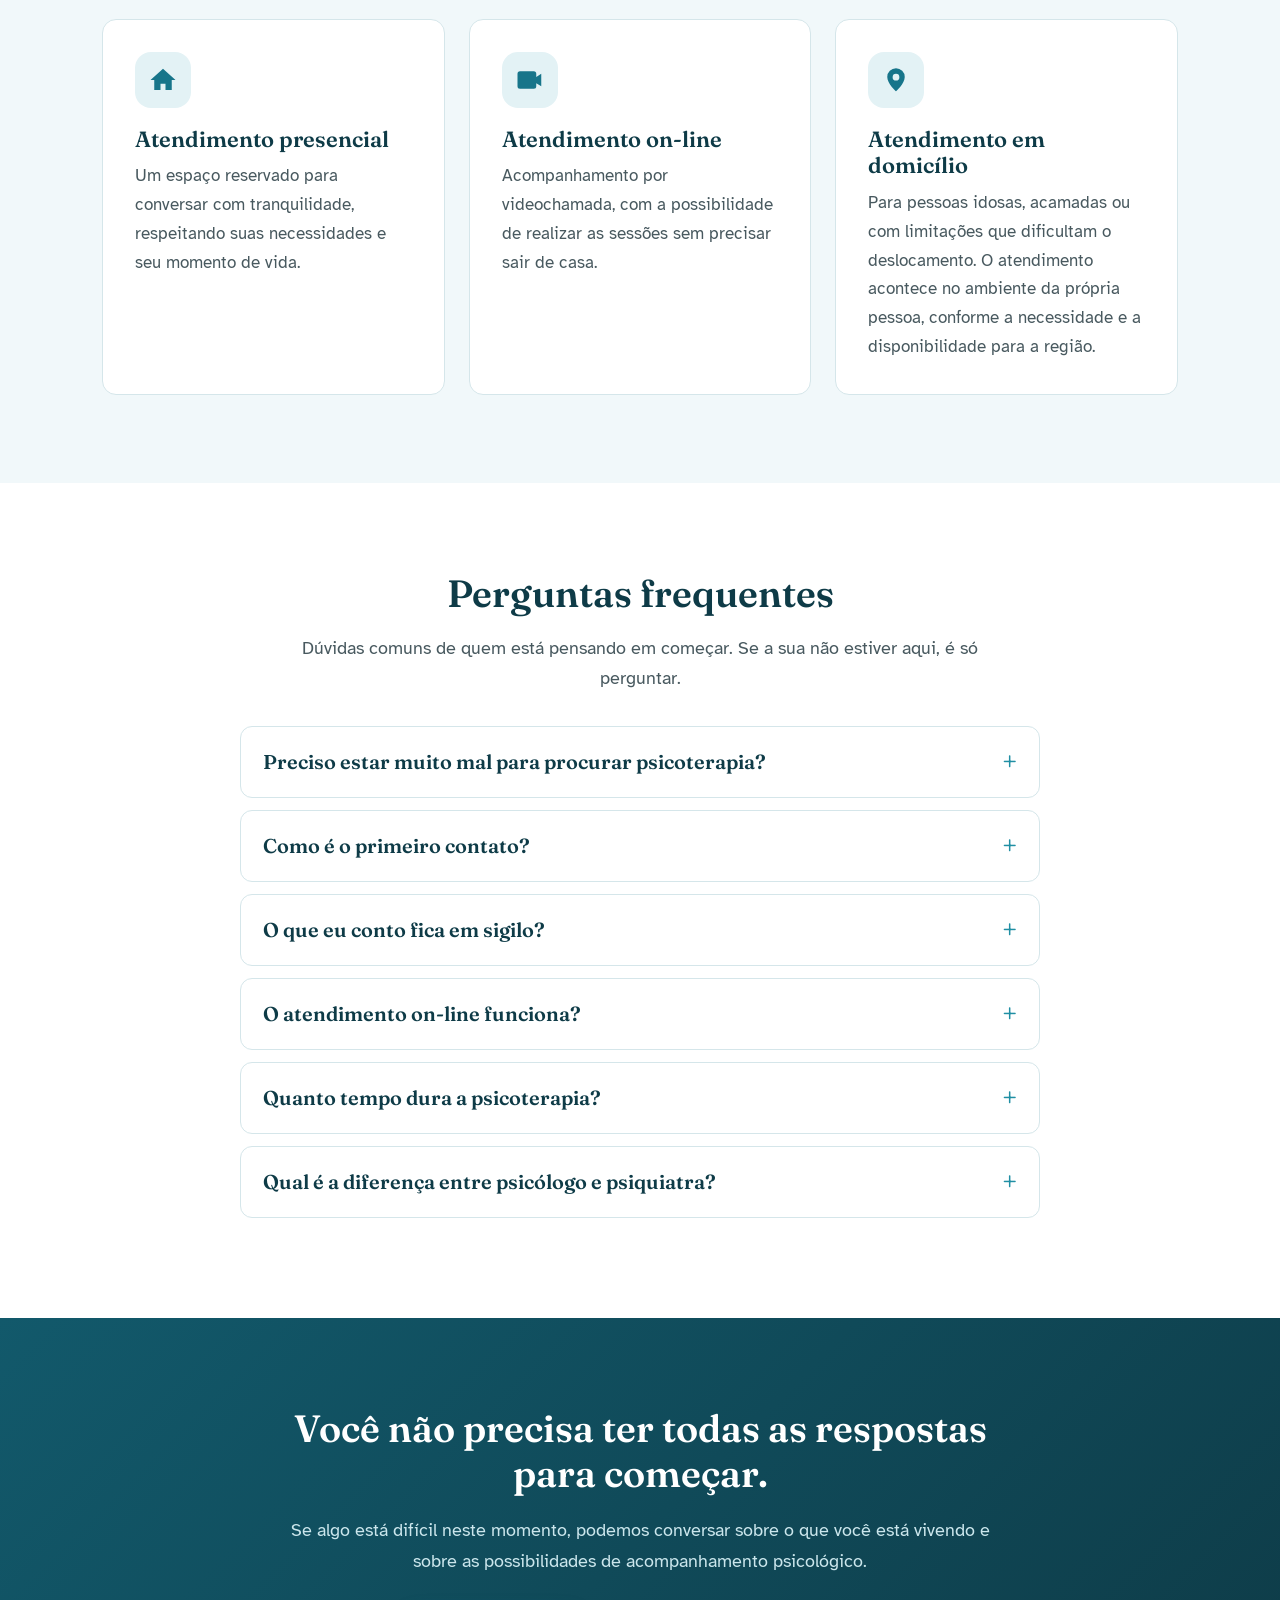
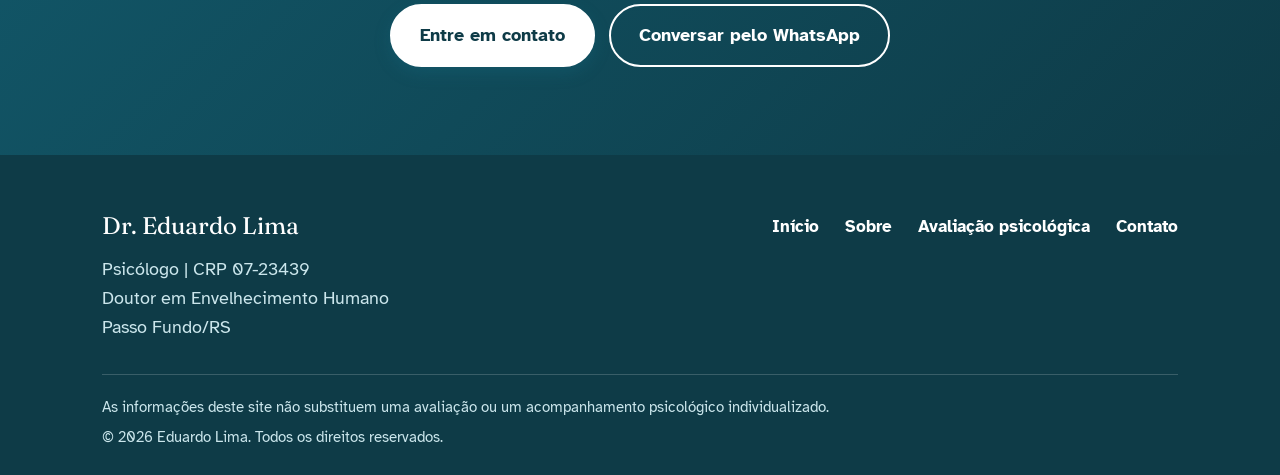
==== commit faacf3f0: "Add files via upload" ====
--- a/index.html
+++ b/index.html
@@ -7,6 +7,17 @@
     <title>Eduardo Lima | Psicólogo</title>
     <meta name="description" content="Psicólogo em Passo Fundo/RS. Atendimento a adolescentes, adultos e pessoas 60+, presencial, on-line e em domicílio.">
     <meta name="theme-color" content="#17758a">
+    <meta property="og:type" content="website">
+    <meta property="og:locale" content="pt_BR">
+    <meta property="og:site_name" content="Dr. Eduardo Lima | Psicólogo">
+    <meta property="og:title" content="Eduardo Lima | Psicólogo">
+    <meta property="og:description" content="Psicólogo em Passo Fundo/RS. Atendimento a adolescentes, adultos e pessoas 60+, presencial, on-line e em domicílio.">
+    <meta property="og:url" content="https://eduardosevn.github.io/site-psicologia/">
+    <meta property="og:image" content="https://eduardosevn.github.io/site-psicologia/img/compartilhar.png">
+    <meta property="og:image:width" content="1200">
+    <meta property="og:image:height" content="630">
+    <meta property="og:image:alt" content="Dr. Eduardo Lima, psicólogo em Passo Fundo/RS">
+    <meta name="twitter:card" content="summary_large_image">
     <link rel="icon" type="image/png" href="img/simbolo.png">
 
     <link rel="preconnect" href="https://fonts.googleapis.com">
@@ -55,7 +66,7 @@
             </div>
 
             <div class="hero-image">
-                <img src="img/eduardo.jpg" alt="Eduardo Lima, psicólogo" width="360" height="460">
+                <img src="img/eduardo3.jpg" alt="Eduardo Lima, psicólogo" width="360" height="460">
             </div>
         </section>
 
@@ -159,7 +170,7 @@
             </div>
 
             <div class="sobre-foto">
-                <img src="img/eduardo.jpg" alt="Eduardo Lima, psicólogo" width="320" height="400" loading="lazy">
+                <img src="img/eduardo4.jpg" alt="Eduardo Lima, psicólogo" width="320" height="400" loading="lazy">
             </div>
         </section>
 
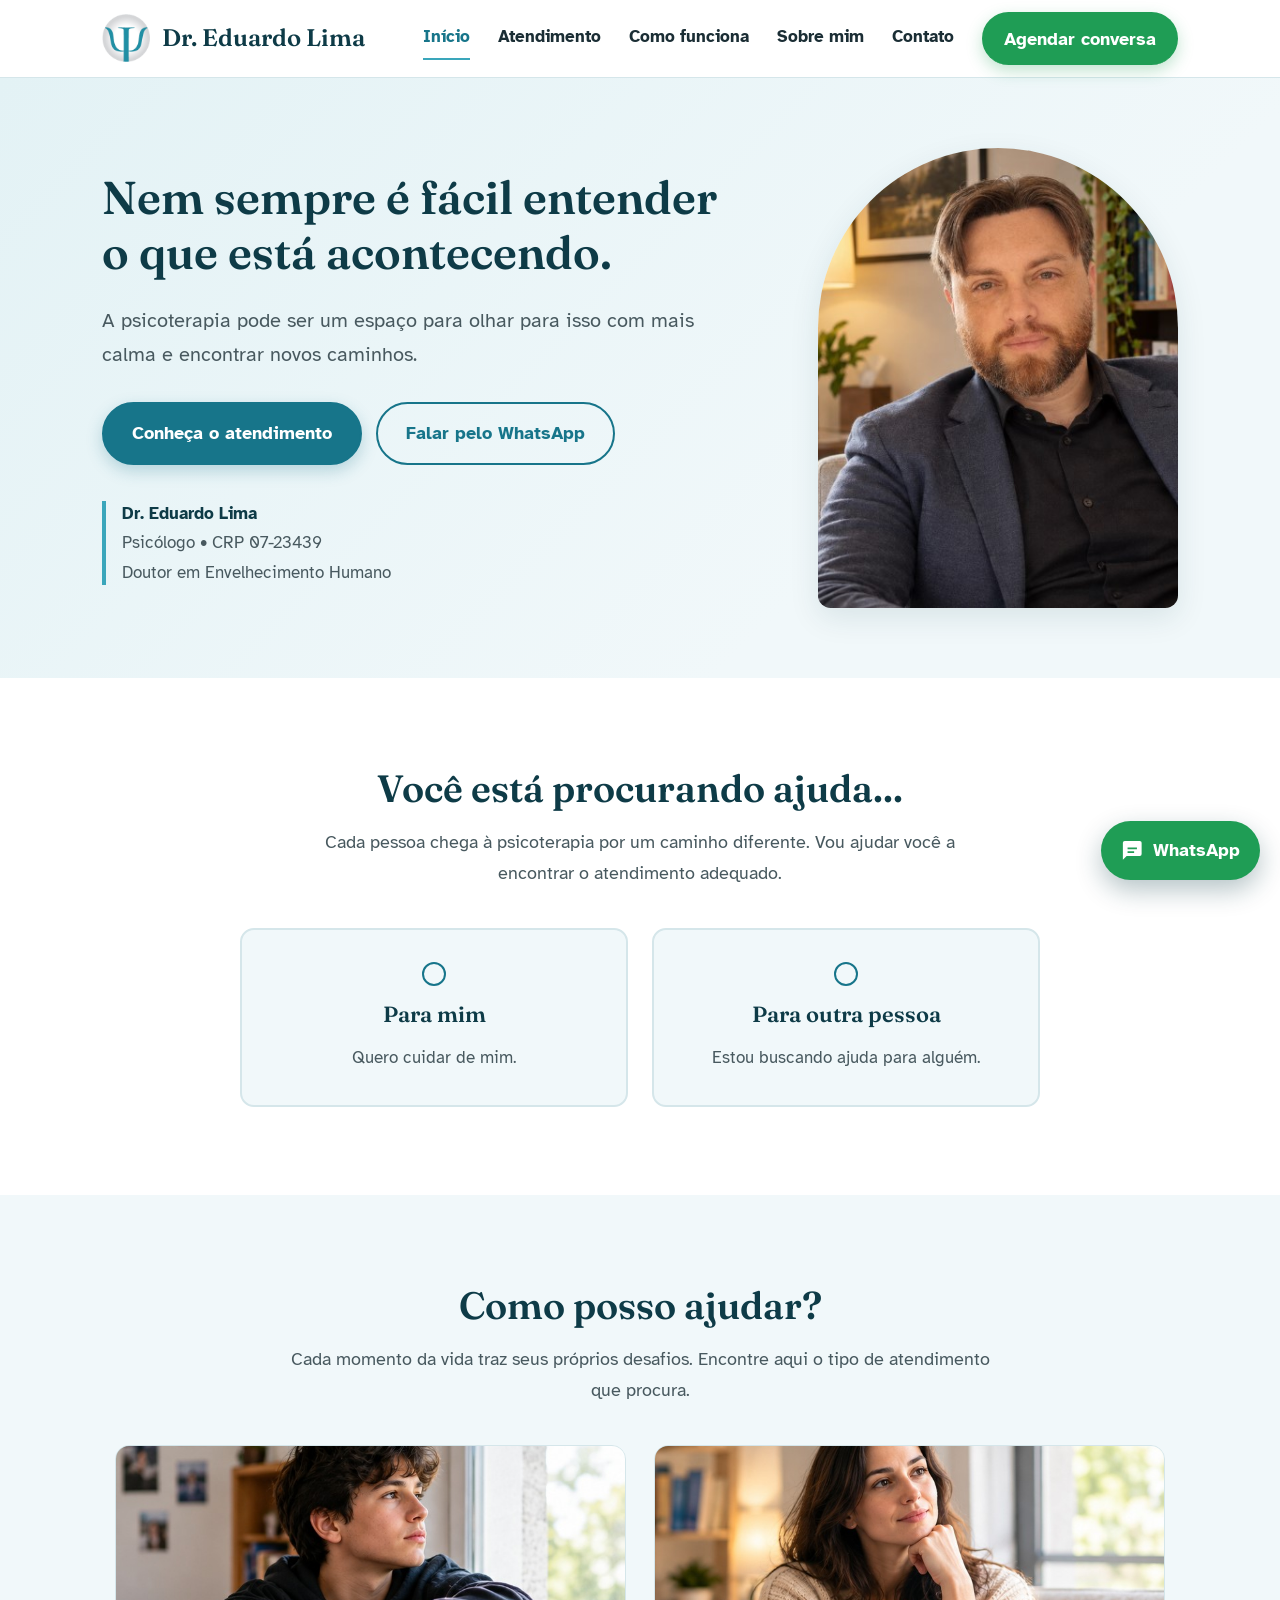
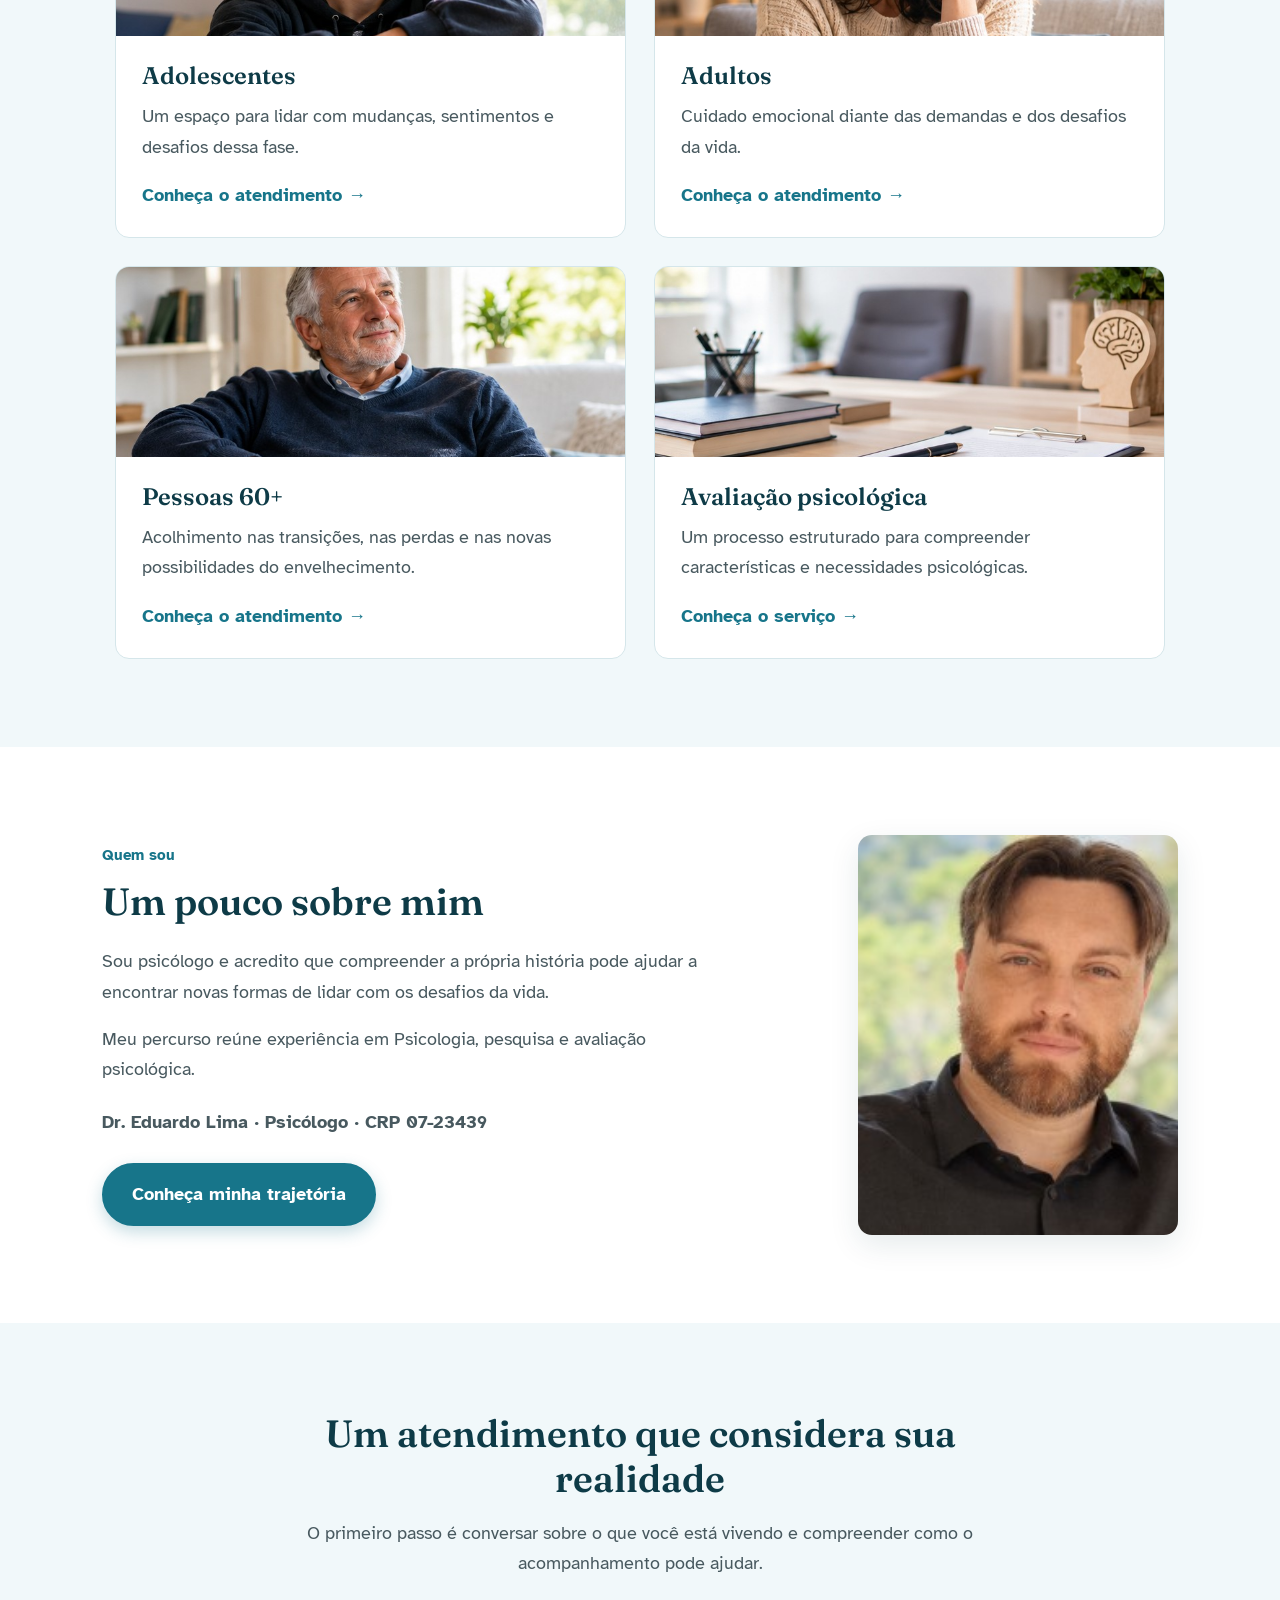
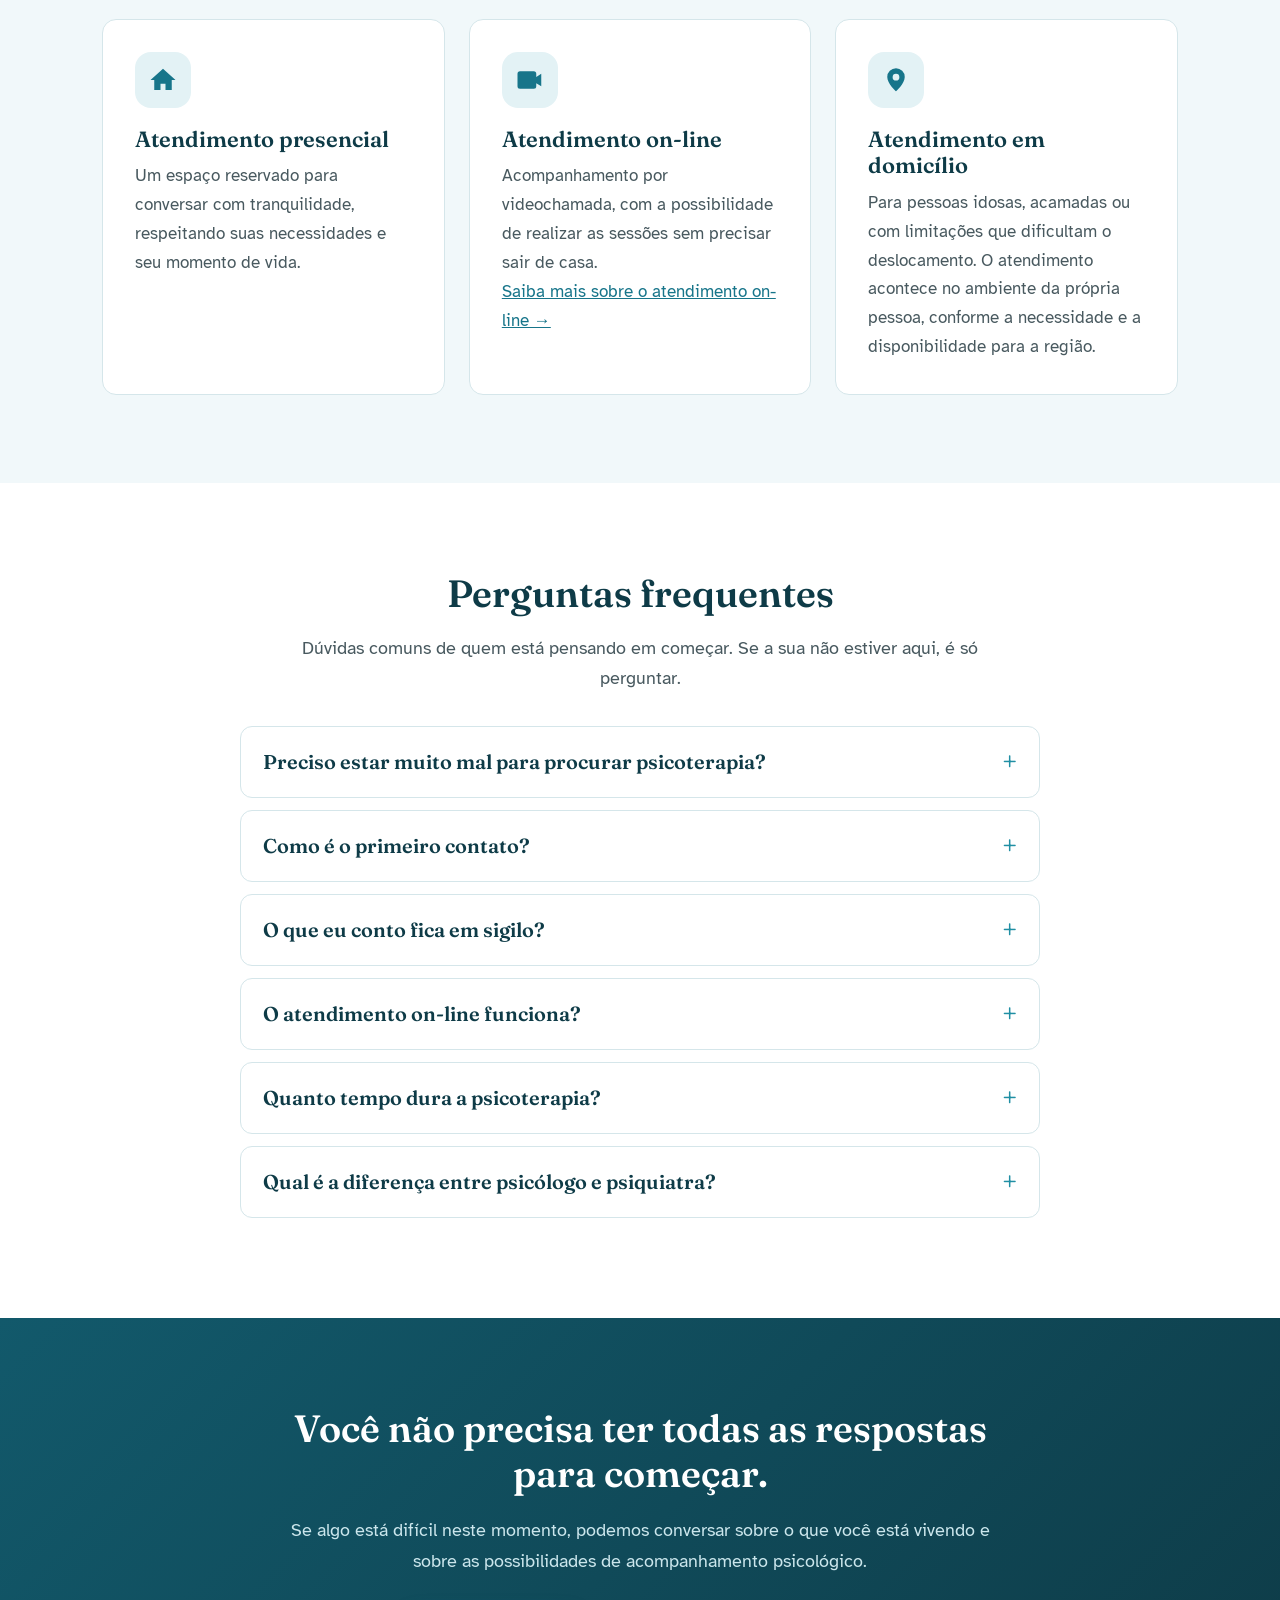
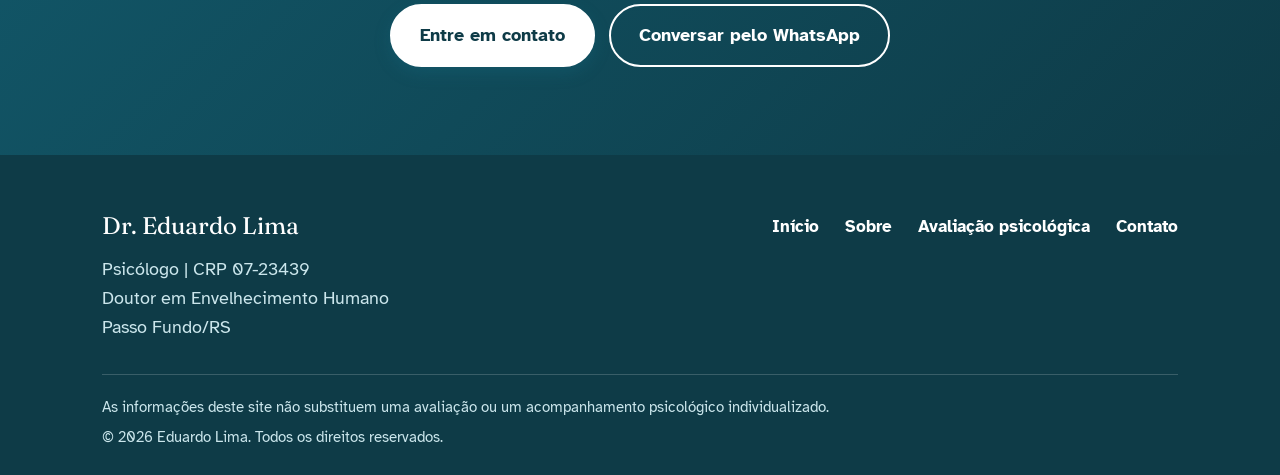
==== commit 4ce68d74: "Update index.html" ====
--- a/index.html
+++ b/index.html
@@ -4,7 +4,7 @@
     <meta charset="UTF-8">
     <meta name="viewport" content="width=device-width, initial-scale=1.0">
 
-    <title>Eduardo Lima | Psicólogo</title>
+    <title>Psicólogo em Passo Fundo/RS | Dr. Eduardo Lima</title>
     <meta name="description" content="Psicólogo em Passo Fundo/RS. Atendimento a adolescentes, adultos e pessoas 60+, presencial, on-line e em domicílio.">
     <meta name="theme-color" content="#17758a">
     <meta property="og:type" content="website">
@@ -198,6 +198,7 @@
                     </div>
                     <h3>Atendimento on-line</h3>
                     <p>Acompanhamento por videochamada, com a possibilidade de realizar as sessões sem precisar sair de casa.</p>
+                    <p><a href="pages/online.html">Saiba mais sobre o atendimento on-line →</a></p>
                 </article>
 
                 <article class="cartao-modalidade">
@@ -286,4 +287,4 @@
 
 <script src="js/script.js"></script>
 </body>
-</html>+</html>
--- a/css/style.css
+++ b/css/style.css
@@ -359,4 +359,9 @@
     font: inherit; font-size: 16px; color: var(--azul-700); text-decoration: underline; cursor: pointer;
 }
 #formulario-contato .link-privacidade:hover { color: var(--azul-900); }
-.tema-corpo strong { color: var(--azul-900); }+.tema-corpo strong { color: var(--azul-900); }
+
+/* ===== Topo sem imagem (página de atendimento on-line) ===== */
+.hero--sem-imagem { justify-content: center; min-height: 0; padding: 80px 8%; text-align: center; }
+.hero--sem-imagem .hero-text { max-width: 760px; }
+.hero--sem-imagem .botoes { justify-content: center; }
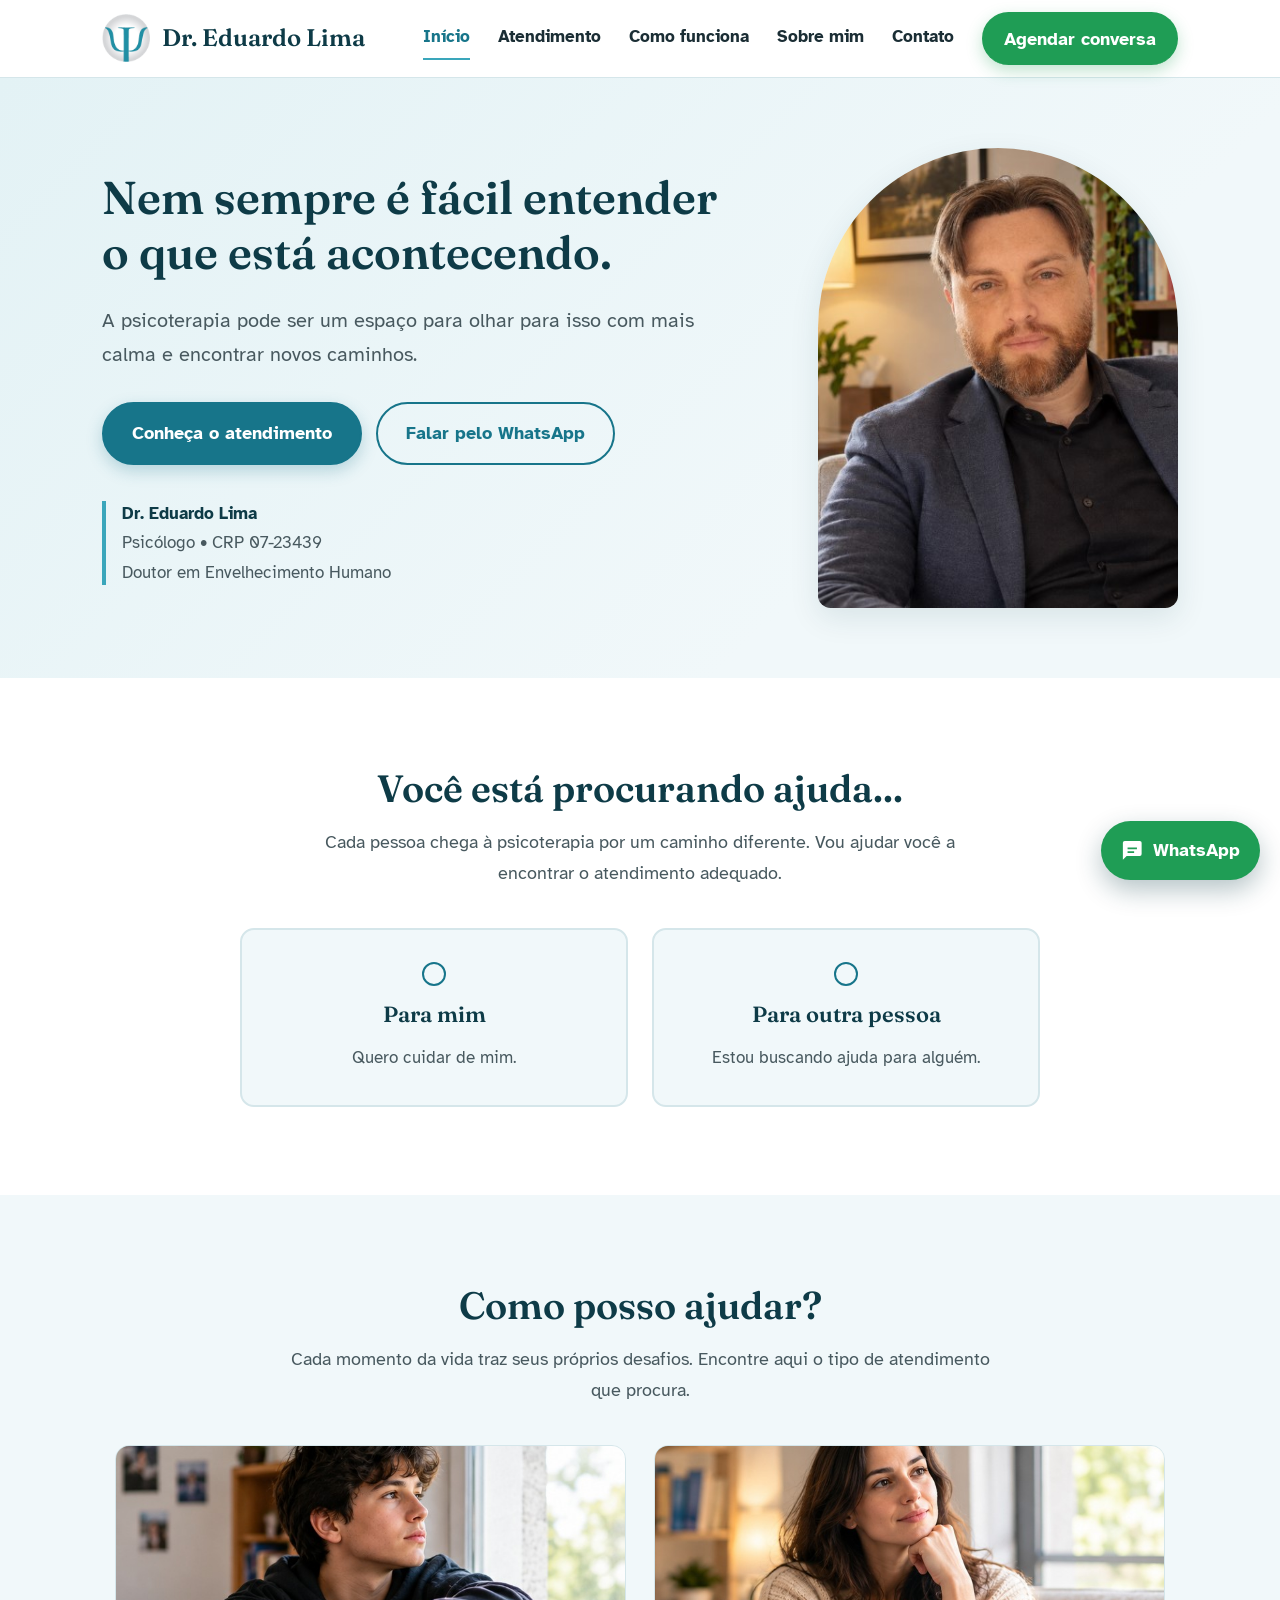
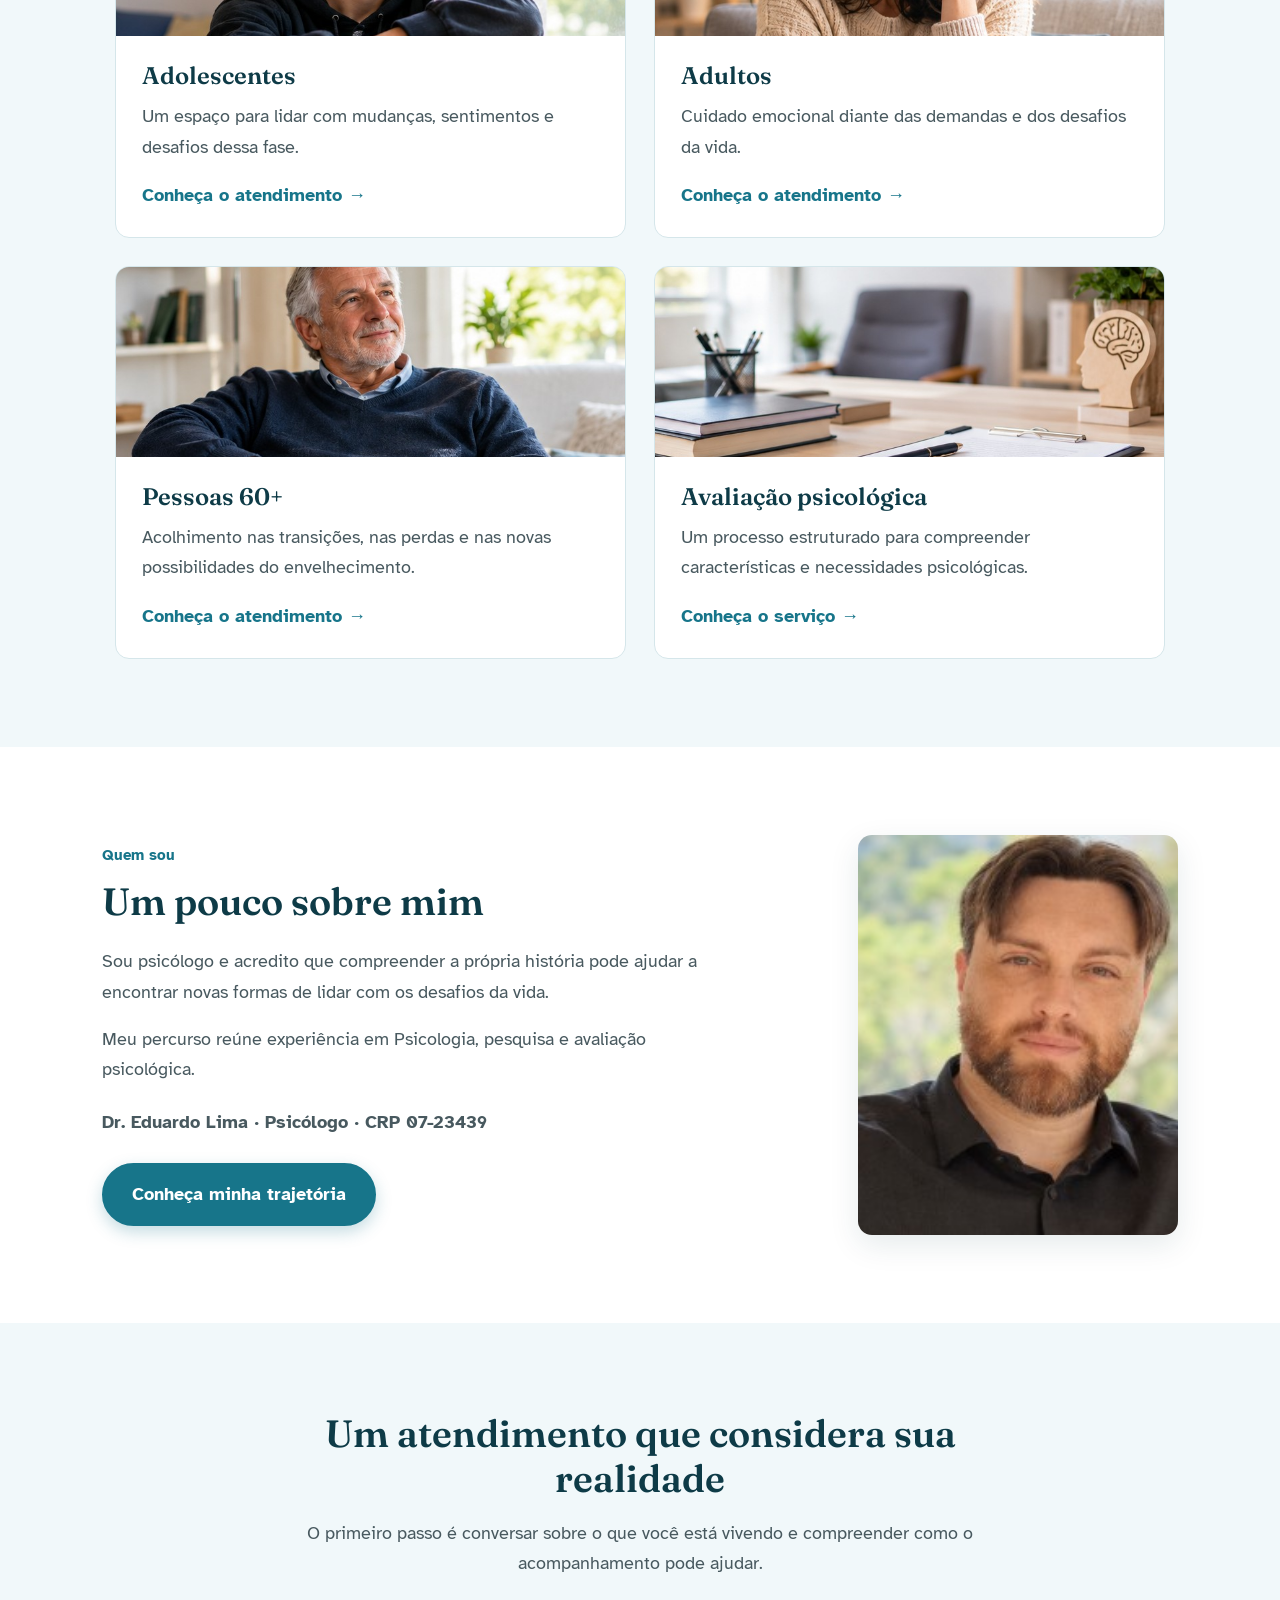
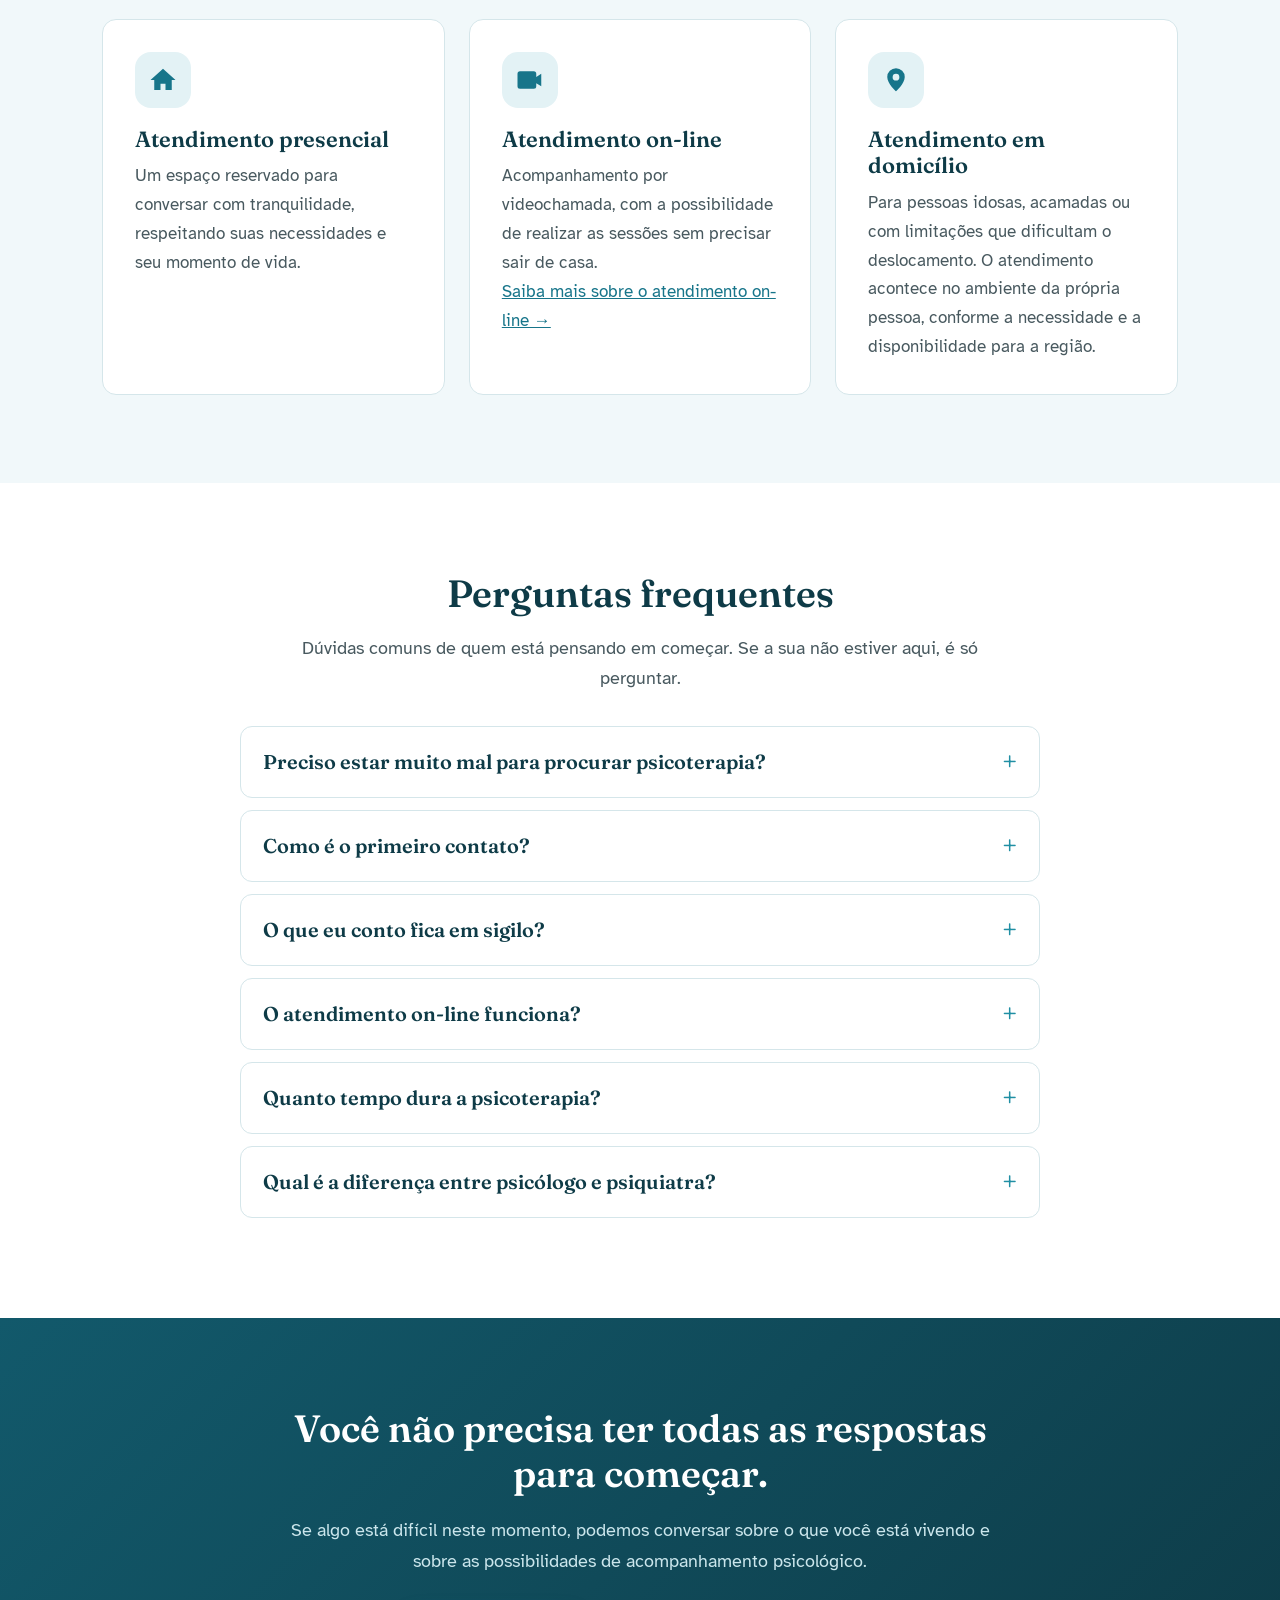
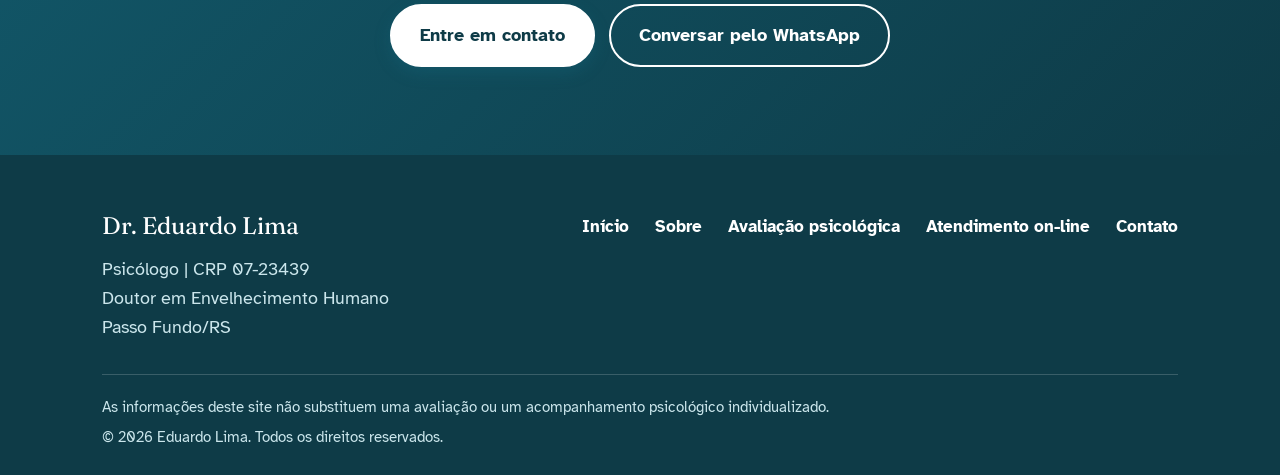
==== commit d0bb122c: "Update index.html" ====
--- a/index.html
+++ b/index.html
@@ -275,6 +275,7 @@
                 <a href="index.html">Início</a>
                 <a href="pages/sobre.html">Sobre</a>
                 <a href="pages/avaliacao.html">Avaliação psicológica</a>
+                <a href="online.html">Atendimento on-line</a>
                 <a href="pages/contato.html">Contato</a>
             </nav>
         </div>
